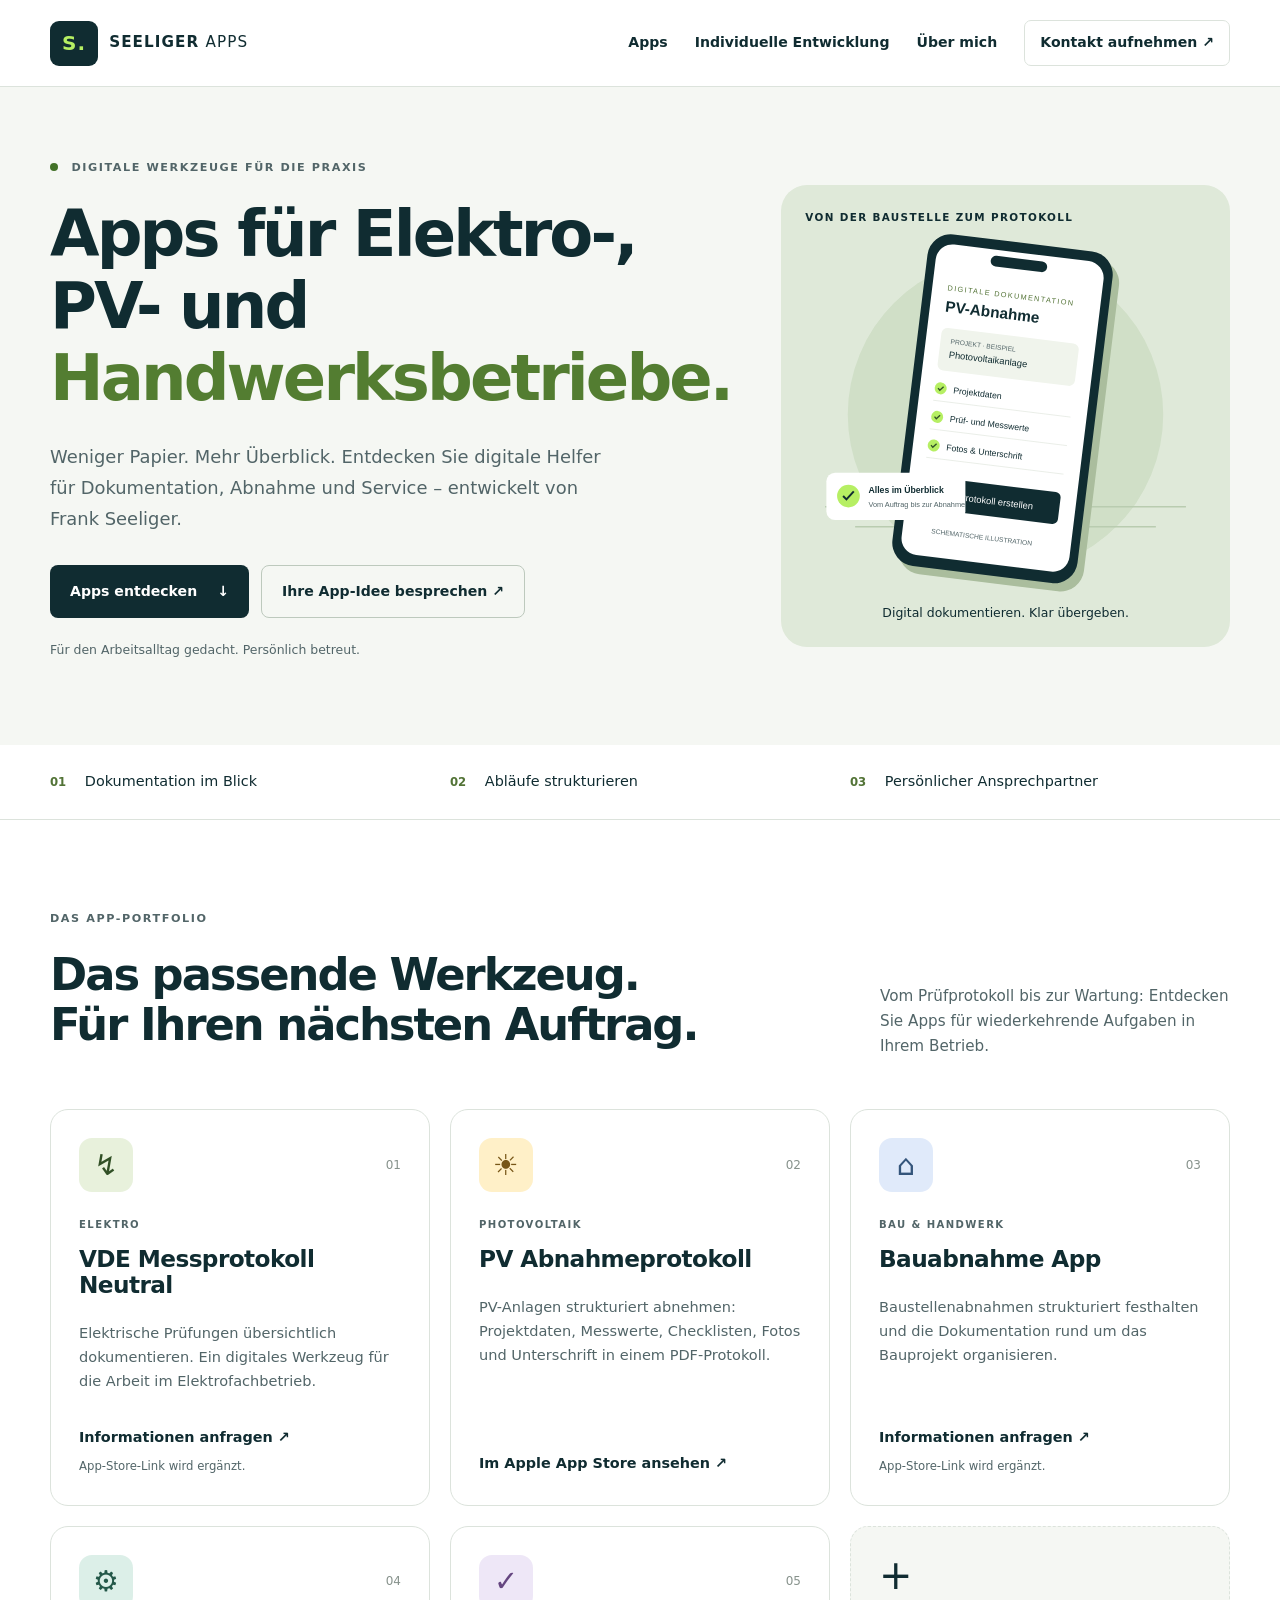
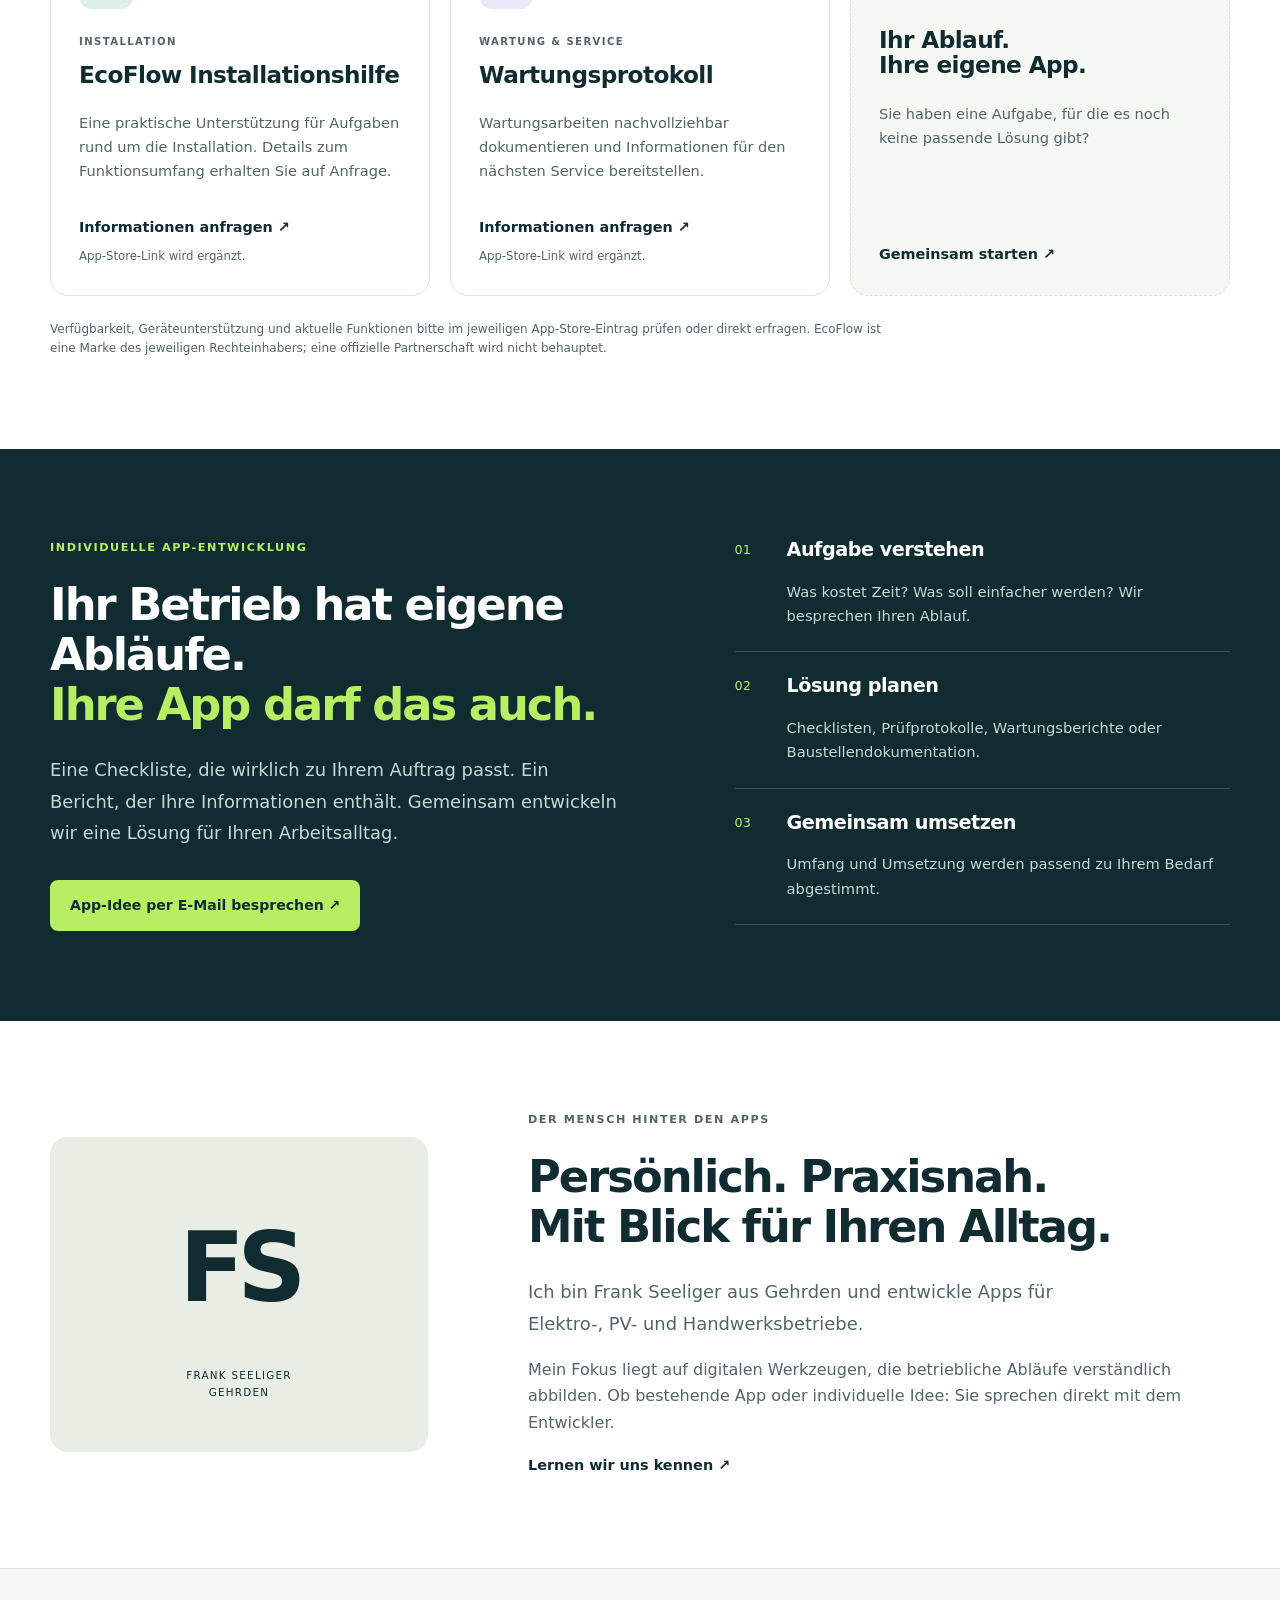
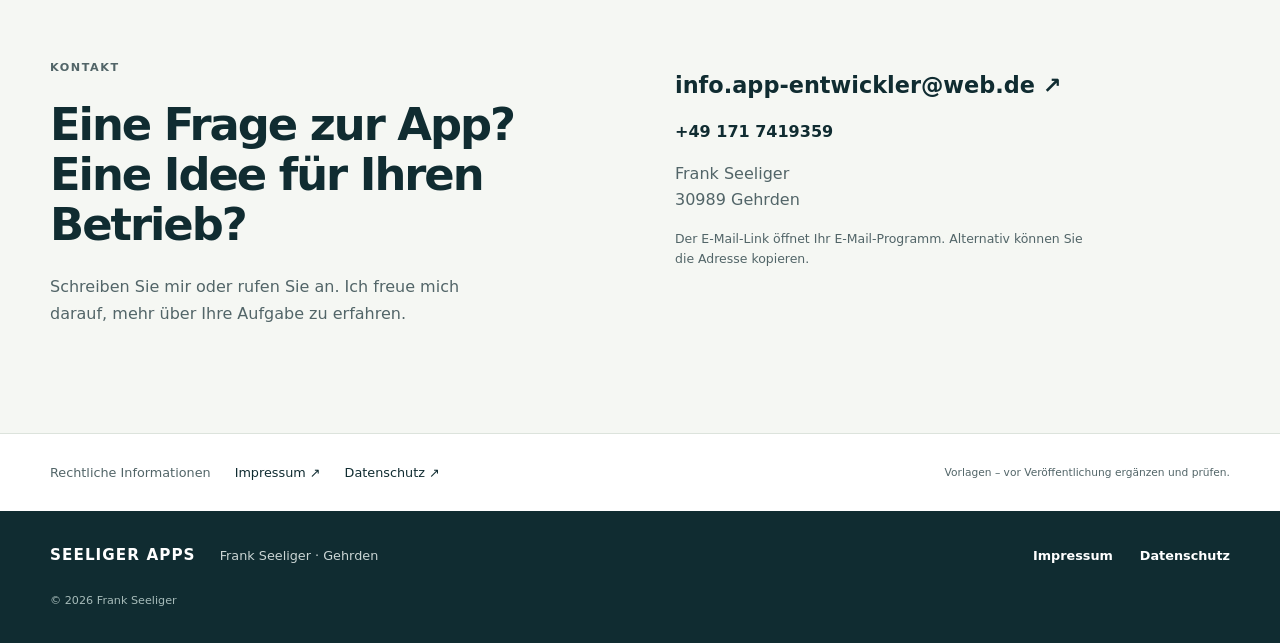
==== index.html @ 493bd8f4 "Add files via upload" ====
<!doctype html><html lang="de"><head><meta charset="utf-8"><meta name="viewport" content="width=device-width, initial-scale=1"><meta name="theme-color" content="#102c31"><meta name="description" content="Apps von Frank Seeliger für Elektro-, PV- und Handwerksbetriebe. Digitale Dokumentation und individuelle App-Entwicklung."><title>Seeliger Apps · Digitale Werkzeuge fürs Handwerk</title><link rel="icon" href="assets/favicon.svg" type="image/svg+xml"><link rel="stylesheet" href="styles.css"><script src="script.js" defer></script></head><body><a class="skip" href="#main">Zum Inhalt</a><header class="header"><div class="container nav"><a class="brand" href="index.html" aria-label="Seeliger Apps Startseite"><span class="brand-icon">S.</span><span>SEELIGER <b>APPS</b></span></a><button class="menu-toggle" aria-expanded="false" aria-controls="navigation" hidden>Menü <span aria-hidden="true">☰</span></button><nav id="navigation" aria-label="Hauptnavigation"><a href="index.html#apps">Apps</a><a href="index.html#entwicklung">Individuelle Entwicklung</a><a href="index.html#ueber">Über mich</a><a class="nav-contact" href="index.html#kontakt">Kontakt aufnehmen ↗</a></nav></div></header><main id="main"><section class="hero"><div class="container hero-grid"><div><p class="eyebrow"><span class="dot"></span> DIGITALE WERKZEUGE FÜR DIE PRAXIS</p><h1>Apps für Elektro-, PV- und <span>Handwerksbetriebe.</span></h1><p class="lead">Weniger Papier. Mehr Überblick. Entdecken Sie digitale Helfer für Dokumentation, Abnahme und Service – entwickelt von Frank Seeliger.</p><div class="actions"><a class="button" href="#apps">Apps entdecken <span>↓</span></a><a class="button secondary" href="#entwicklung">Ihre App-Idee besprechen ↗</a></div><p class="hero-note">Für den Arbeitsalltag gedacht. Persönlich betreut.</p></div><div class="hero-art"><div class="art-label">VON DER BAUSTELLE ZUM PROTOKOLL</div><img src="assets/images/protokoll-illustration.svg" width="600" height="600" alt="Schematische Illustration eines digitalen PV-Protokolls; keine echte App-Ansicht"><p class="art-caption">Digital dokumentieren. Klar übergeben.</p></div></div></section><div class="benefits"><div class="container benefit-grid"><span><b>01</b> Dokumentation im Blick</span><span><b>02</b> Abläufe strukturieren</span><span><b>03</b> Persönlicher Ansprechpartner</span></div></div><section id="apps" class="section container"><div class="section-heading"><div><p class="eyebrow">DAS APP-PORTFOLIO</p><h2>Das passende Werkzeug.<br>Für Ihren nächsten Auftrag.</h2></div><p>Vom Prüfprotokoll bis zur Wartung: Entdecken Sie Apps für wiederkehrende Aufgaben in Ihrem Betrieb.</p></div><div class="app-grid"><article class="app-card"><div class="card-top"><span class="app-icon vde" aria-hidden="true">↯</span><span class="card-number">01</span></div><p class="eyebrow">ELEKTRO</p><h3>VDE Messprotokoll Neutral</h3><p>Elektrische Prüfungen übersichtlich dokumentieren. Ein digitales Werkzeug für die Arbeit im Elektrofachbetrieb.</p><div class="card-link"><a class="text-link" href="mailto:info.app-entwickler@web.de?subject=Anfrage%20zur%20App%20VDE%20Messprotokoll%20Neutral">Informationen anfragen ↗</a><small class="link-note">App-Store-Link wird ergänzt.</small></div></article><article class="app-card"><div class="card-top"><span class="app-icon pv" aria-hidden="true">☀</span><span class="card-number">02</span></div><p class="eyebrow">PHOTOVOLTAIK</p><h3>PV Abnahmeprotokoll</h3><p>PV-Anlagen strukturiert abnehmen: Projektdaten, Messwerte, Checklisten, Fotos und Unterschrift in einem PDF-Protokoll.</p><div class="card-link"><a class="text-link" href="https://apps.apple.com/app/id6802711254">Im Apple App Store ansehen ↗</a></div></article><article class="app-card"><div class="card-top"><span class="app-icon bau" aria-hidden="true">⌂</span><span class="card-number">03</span></div><p class="eyebrow">BAU & HANDWERK</p><h3>Bauabnahme App</h3><p>Baustellenabnahmen strukturiert festhalten und die Dokumentation rund um das Bauprojekt organisieren.</p><div class="card-link"><a class="text-link" href="mailto:info.app-entwickler@web.de?subject=Anfrage%20zur%20App%20Bauabnahme%20App">Informationen anfragen ↗</a><small class="link-note">App-Store-Link wird ergänzt.</small></div></article><article class="app-card"><div class="card-top"><span class="app-icon ecoflow" aria-hidden="true">⚙</span><span class="card-number">04</span></div><p class="eyebrow">INSTALLATION</p><h3>EcoFlow Installationshilfe</h3><p>Eine praktische Unterstützung für Aufgaben rund um die Installation. Details zum Funktionsumfang erhalten Sie auf Anfrage.</p><div class="card-link"><a class="text-link" href="mailto:info.app-entwickler@web.de?subject=Anfrage%20zur%20App%20EcoFlow%20Installationshilfe">Informationen anfragen ↗</a><small class="link-note">App-Store-Link wird ergänzt.</small></div></article><article class="app-card"><div class="card-top"><span class="app-icon wartung" aria-hidden="true">✓</span><span class="card-number">05</span></div><p class="eyebrow">WARTUNG & SERVICE</p><h3>Wartungsprotokoll</h3><p>Wartungsarbeiten nachvollziehbar dokumentieren und Informationen für den nächsten Service bereitstellen.</p><div class="card-link"><a class="text-link" href="mailto:info.app-entwickler@web.de?subject=Anfrage%20zur%20App%20Wartungsprotokoll">Informationen anfragen ↗</a><small class="link-note">App-Store-Link wird ergänzt.</small></div></article><article class="app-card idea-card"><span class="plus" aria-hidden="true">+</span><h3>Ihr Ablauf.<br>Ihre eigene App.</h3><p>Sie haben eine Aufgabe, für die es noch keine passende Lösung gibt?</p><a class="text-link" href="#entwicklung">Gemeinsam starten ↗</a></article></div><p class="portfolio-note">Verfügbarkeit, Geräteunterstützung und aktuelle Funktionen bitte im jeweiligen App-Store-Eintrag prüfen oder direkt erfragen. EcoFlow ist eine Marke des jeweiligen Rechteinhabers; eine offizielle Partnerschaft wird nicht behauptet.</p></section><section class="development section" id="entwicklung"><div class="container development-grid"><div><p class="eyebrow">INDIVIDUELLE APP-ENTWICKLUNG</p><h2>Ihr Betrieb hat eigene Abläufe.<br><span>Ihre App darf das auch.</span></h2><p class="lead">Eine Checkliste, die wirklich zu Ihrem Auftrag passt. Ein Bericht, der Ihre Informationen enthält. Gemeinsam entwickeln wir eine Lösung für Ihren Arbeitsalltag.</p><a class="button light" href="mailto:info.app-entwickler@web.de?subject=Individuelle%20App-Entwicklung">App-Idee per E-Mail besprechen ↗</a></div><div class="process"><div><span>01</span><h3>Aufgabe verstehen</h3><p>Was kostet Zeit? Was soll einfacher werden? Wir besprechen Ihren Ablauf.</p></div><div><span>02</span><h3>Lösung planen</h3><p>Checklisten, Prüfprotokolle, Wartungsberichte oder Baustellendokumentation.</p></div><div><span>03</span><h3>Gemeinsam umsetzen</h3><p>Umfang und Umsetzung werden passend zu Ihrem Bedarf abgestimmt.</p></div></div></div></section><section id="ueber" class="section container about-grid"><div class="about-mark" aria-hidden="true"><span>FS</span><small>FRANK SEELIGER<br>GEHRDEN</small></div><div><p class="eyebrow">DER MENSCH HINTER DEN APPS</p><h2>Persönlich. Praxisnah.<br>Mit Blick für Ihren Alltag.</h2><p class="lead">Ich bin Frank Seeliger aus Gehrden und entwickle Apps für Elektro-, PV- und Handwerksbetriebe.</p><p>Mein Fokus liegt auf digitalen Werkzeugen, die betriebliche Abläufe verständlich abbilden. Ob bestehende App oder individuelle Idee: Sie sprechen direkt mit dem Entwickler.</p><a class="text-link" href="#kontakt">Lernen wir uns kennen ↗</a></div></section><section id="kontakt" class="contact section"><div class="container contact-grid"><div><p class="eyebrow">KONTAKT</p><h2>Eine Frage zur App?<br>Eine Idee für Ihren Betrieb?</h2><p>Schreiben Sie mir oder rufen Sie an. Ich freue mich darauf, mehr über Ihre Aufgabe zu erfahren.</p></div><address><a class="contact-email" href="mailto:info.app-entwickler@web.de">info.app-entwickler@web.de ↗</a><a href="tel:+491717419359">+49 171 7419359</a><p>Frank Seeliger<br>30989 Gehrden</p><small>Der E-Mail-Link öffnet Ihr E-Mail-Programm. Alternativ können Sie die Adresse kopieren.</small></address></div></section><section class="legal-strip container" aria-label="Rechtliche Hinweise"><p>Rechtliche Informationen</p><a href="impressum.html">Impressum ↗</a><a href="datenschutz.html">Datenschutz ↗</a><small>Vorlagen – vor Veröffentlichung ergänzen und prüfen.</small></section></main><footer><div class="container footer"><a class="brand" href="index.html">SEELIGER APPS</a><p>Frank Seeliger · Gehrden</p><nav aria-label="Rechtliche Informationen"><a href="impressum.html">Impressum</a><a href="datenschutz.html">Datenschutz</a></nav><small>© <span data-year>2026</span> Frank Seeliger</small></div></footer></body></html>
---- styles.css ----
/* Farben und Abstände können hier zentral geändert werden. */
:root{--ink:#102c31;--muted:#526568;--accent:#b6ef63;--paper:#f5f7f3;--line:#dce3dc;--radius:18px}*{box-sizing:border-box}html{scroll-behavior:smooth;scroll-padding-top:100px}body{margin:0;color:var(--ink);font-family:system-ui,-apple-system,BlinkMacSystemFont,"Segoe UI",sans-serif;line-height:1.65;background:#fff}a{color:inherit;text-decoration:none}a:hover{text-decoration:underline;text-underline-offset:5px}button{font:inherit}img{max-width:100%;height:auto}h1,h2,h3,p{margin-top:0}h1,h2,h3{line-height:1.12;letter-spacing:-.045em}h1{font-size:clamp(2.65rem,5vw,4.6rem);margin-bottom:26px}h2{font-size:clamp(2rem,3.5vw,3rem);margin-bottom:24px}h3{font-size:1.45rem;letter-spacing:-.025em}p{color:var(--muted)}.container{width:min(1180px,calc(100% - 48px));margin:auto}.header{position:sticky;top:0;background:rgba(255,255,255,.97);z-index:10;border-bottom:1px solid var(--line)}.nav{display:flex;align-items:center;justify-content:space-between;min-height:86px;gap:24px}.brand{display:flex;align-items:center;gap:11px;font-size:.95rem;letter-spacing:.07em;font-weight:800}.brand b{font-weight:450}.brand-icon{background:var(--ink);color:var(--accent);padding:6px 12px;border-radius:9px;font-size:1.25rem}nav{display:flex;gap:27px;align-items:center;font-size:.88rem;font-weight:600}.nav-contact{border:1px solid var(--line);padding:10px 15px;border-radius:7px}.hero{background:var(--paper);padding:72px 0}.hero-grid{display:grid;grid-template-columns:1.2fr 1fr;gap:50px;align-items:center}.eyebrow{font-size:.7rem;font-weight:750;letter-spacing:.14em;color:var(--muted);margin-bottom:22px}.dot{display:inline-block;width:8px;height:8px;background:#427127;border-radius:50%;margin-right:8px}h1 span{color:#537d31}.lead{font-size:1.12rem;line-height:1.75;max-width:570px}.actions{display:flex;gap:12px;flex-wrap:wrap;margin:30px 0 22px}.button{display:inline-flex;align-items:center;justify-content:center;gap:20px;padding:14px 20px;border-radius:8px;background:var(--ink);color:white;font-weight:650;font-size:.88rem}.button:hover{background:#244b51;text-decoration:none}.secondary{background:transparent;color:var(--ink);border:1px solid #bdc9bd}.secondary:hover{background:#e7eddf}.hero-note,.art-caption{font-size:.78rem}.hero-art{position:relative;background:#dfe9d9;border-radius:26px;padding:24px;overflow:hidden}.art-label{font-size:.65rem;letter-spacing:.13em;font-weight:700}.hero-art img{display:block;margin:-12px auto;max-height:430px}.art-caption{text-align:center;margin:0;color:var(--ink)}.benefits{border-bottom:1px solid var(--line)}.benefit-grid{display:grid;grid-template-columns:repeat(3,1fr);padding:25px 0;gap:20px;font-size:.9rem}.benefit-grid b{color:#527336;font-size:.73rem;margin-right:14px}.section{padding-top:90px;padding-bottom:90px}.section-heading{display:flex;justify-content:space-between;align-items:end;gap:50px;margin-bottom:35px}.section-heading>p{max-width:350px;font-size:.95rem}.app-grid{display:grid;grid-template-columns:repeat(3,1fr);gap:20px}.app-card{border:1px solid var(--line);padding:28px;border-radius:var(--radius);display:flex;flex-direction:column;min-width:0}.card-top{display:flex;justify-content:space-between;align-items:center;margin-bottom:25px}.card-number{color:#87928c;font-size:.75rem}.app-icon{display:grid;place-items:center;width:54px;height:54px;background:#e8f1dc;border-radius:13px;font-size:1.8rem;color:#315026}.pv{background:#fff0c8;color:#775617}.bau{background:#e0eafa;color:#34557b}.ecoflow{background:#dcefe8;color:#245849}.wartung{background:#eee7f7;color:#654680}.app-card .eyebrow{font-size:.63rem;margin-bottom:12px}.app-card>p:not(.eyebrow){font-size:.91rem}.card-link{margin-top:auto;padding-top:16px}.text-link{font-size:.9rem;font-weight:700}.link-note{display:block;color:var(--muted);margin-top:7px;font-size:.73rem}.idea-card{background:var(--paper);border-style:dashed}.plus{font-size:2.5rem;line-height:1;margin-bottom:32px;font-weight:300}.idea-card .text-link{margin-top:auto}.portfolio-note{font-size:.75rem;max-width:850px;margin:24px 0 0}.development{background:var(--ink);color:#fff}.development-grid{display:grid;grid-template-columns:1.2fr 1fr;gap:90px}.development p{color:#c6d7d6}.development .eyebrow,.development h2 span{color:var(--accent)}.light{background:var(--accent);color:var(--ink);margin-top:14px}.light:hover{background:#c9fa8a}.process>div{position:relative;padding:0 0 23px 52px;border-bottom:1px solid #355358;margin-bottom:23px}.process>div:last-child{margin-bottom:0}.process span{position:absolute;left:0;color:var(--accent);font-size:.8rem}.process h3{font-size:1.2rem}.process p{font-size:.92rem;margin-bottom:0}.about-grid{display:grid;grid-template-columns:.7fr 1.3fr;gap:100px;align-items:center}.about-mark{min-height:315px;background:#e9eee4;border-radius:var(--radius);display:flex;flex-direction:column;justify-content:center;align-items:center;gap:20px}.about-mark>span{font-size:6rem;font-weight:700;letter-spacing:-.08em}.about-mark small{text-align:center;letter-spacing:.12em;font-size:.65rem}.contact{background:var(--paper);border-top:1px solid var(--line);border-bottom:1px solid var(--line)}.contact-grid{display:grid;grid-template-columns:1fr 1fr;gap:70px}.contact-grid>div>p:last-child{max-width:440px}address{font-style:normal;display:flex;flex-direction:column;align-items:start;gap:15px;padding-top:8px;min-width:0}address>a{font-weight:650}.contact-email{font-size:clamp(1rem,2vw,1.4rem);overflow-wrap:anywhere}address p{margin:0}address small{max-width:420px;color:var(--muted);font-size:.78rem}.legal-strip{display:flex;gap:24px;align-items:center;padding-top:28px;padding-bottom:28px;flex-wrap:wrap;font-size:.8rem}.legal-strip p{margin:0}.legal-strip small{margin-left:auto;color:var(--muted)}footer{background:var(--ink);color:white}.footer{padding-top:32px;padding-bottom:32px;display:flex;align-items:center;gap:24px;flex-wrap:wrap}.footer p{margin:0;color:#cad5d4;font-size:.8rem}.footer nav{margin-left:auto;font-size:.8rem}.footer small{width:100%;color:#a7bcba;font-size:.7rem}.skip{position:fixed;top:-100px;left:15px;background:var(--ink);color:#fff;padding:10px;z-index:100}.skip:focus{top:12px}:focus-visible{outline:3px solid #5b882e;outline-offset:5px}.menu-toggle{background:white;border:1px solid var(--line);border-radius:7px;padding:9px 12px;cursor:pointer}.legal-page{max-width:820px;min-height:65vh}.legal-page h2{font-size:1.4rem;letter-spacing:-.02em;margin-top:32px}.legal-page h1{font-size:2.8rem}.legal-page a{text-decoration:underline;overflow-wrap:anywhere}.notice{background:#fff3d6;border-left:4px solid #986e1f;padding:18px 22px;color:#604510}.legal-page li{color:var(--muted)}
@media(max-width:1000px){nav{gap:15px}.hero-grid{gap:28px}.development-grid{gap:45px}.about-grid{gap:50px}.app-card{padding:23px}.contact-grid{gap:35px}}
@media(max-width:760px){html{scroll-padding-top:90px}.container{width:calc(100% - 36px)}.nav{min-height:75px;flex-wrap:wrap;gap:10px;padding:14px 0}.menu-toggle:not([hidden]){display:block}.header nav{width:100%;flex-wrap:wrap;padding:12px 0}.header nav[data-collapsible][hidden]{display:none}.header nav a{padding:8px 0}.header nav .nav-contact{padding:8px 12px}.hero{padding:45px 0}.hero-grid,.development-grid,.about-grid,.contact-grid{grid-template-columns:1fr}.hero-art{max-width:520px;width:100%;margin:auto}.hero-art img{max-height:340px}.benefit-grid{grid-template-columns:1fr;gap:12px}.section{padding-top:60px;padding-bottom:60px}.section-heading{display:block}.section-heading>p{max-width:100%}.app-grid{grid-template-columns:repeat(2,1fr)}.about-mark{min-height:230px;max-width:450px}.legal-strip small{margin-left:0;width:100%}.footer nav{margin-left:0}.footer{gap:15px}.footer p{width:100%}}
@media(max-width:480px){.app-grid{grid-template-columns:1fr}.app-card{padding:26px}.actions{flex-direction:column;align-items:stretch}.hero-art{padding:18px}h1{font-size:2.65rem}.header nav{flex-direction:column;align-items:stretch}.brand{font-size:.8rem}.contact-email{font-size:1.03rem}}
@media(prefers-reduced-motion:reduce){html{scroll-behavior:auto}}
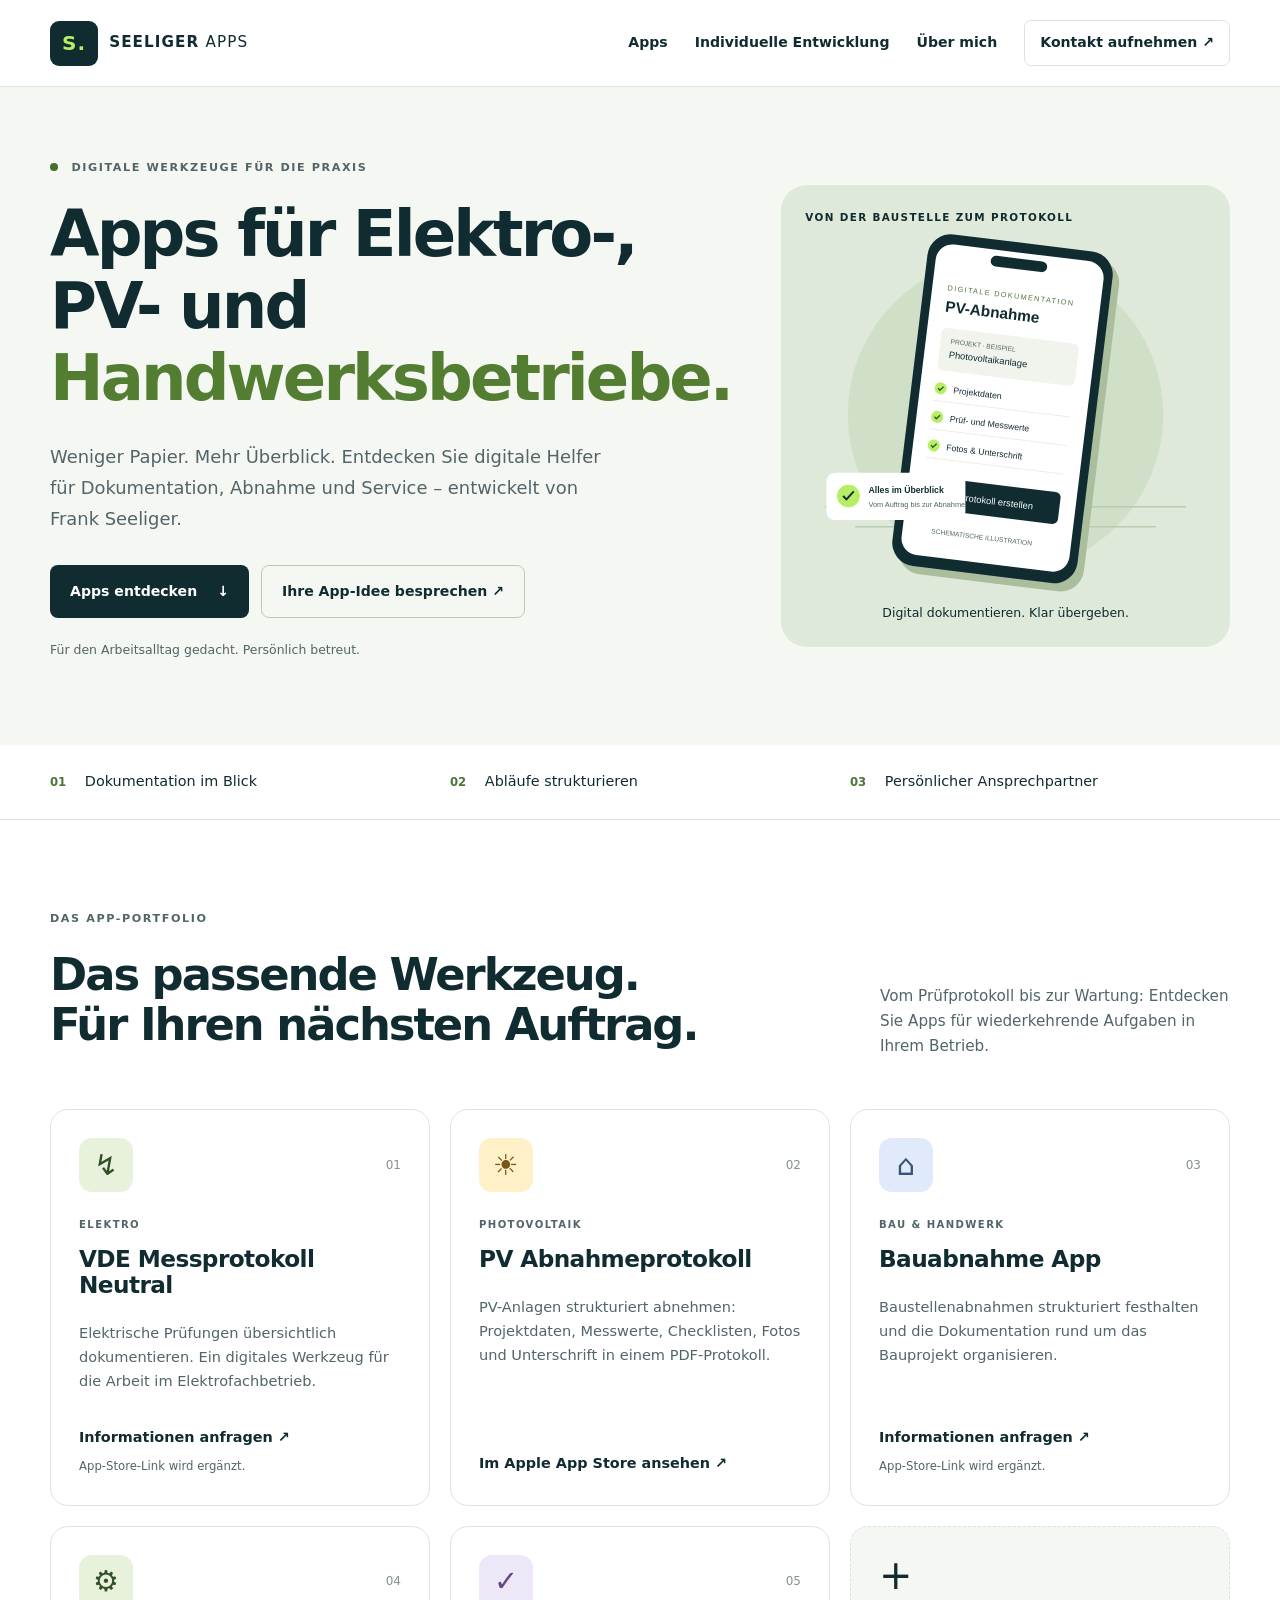
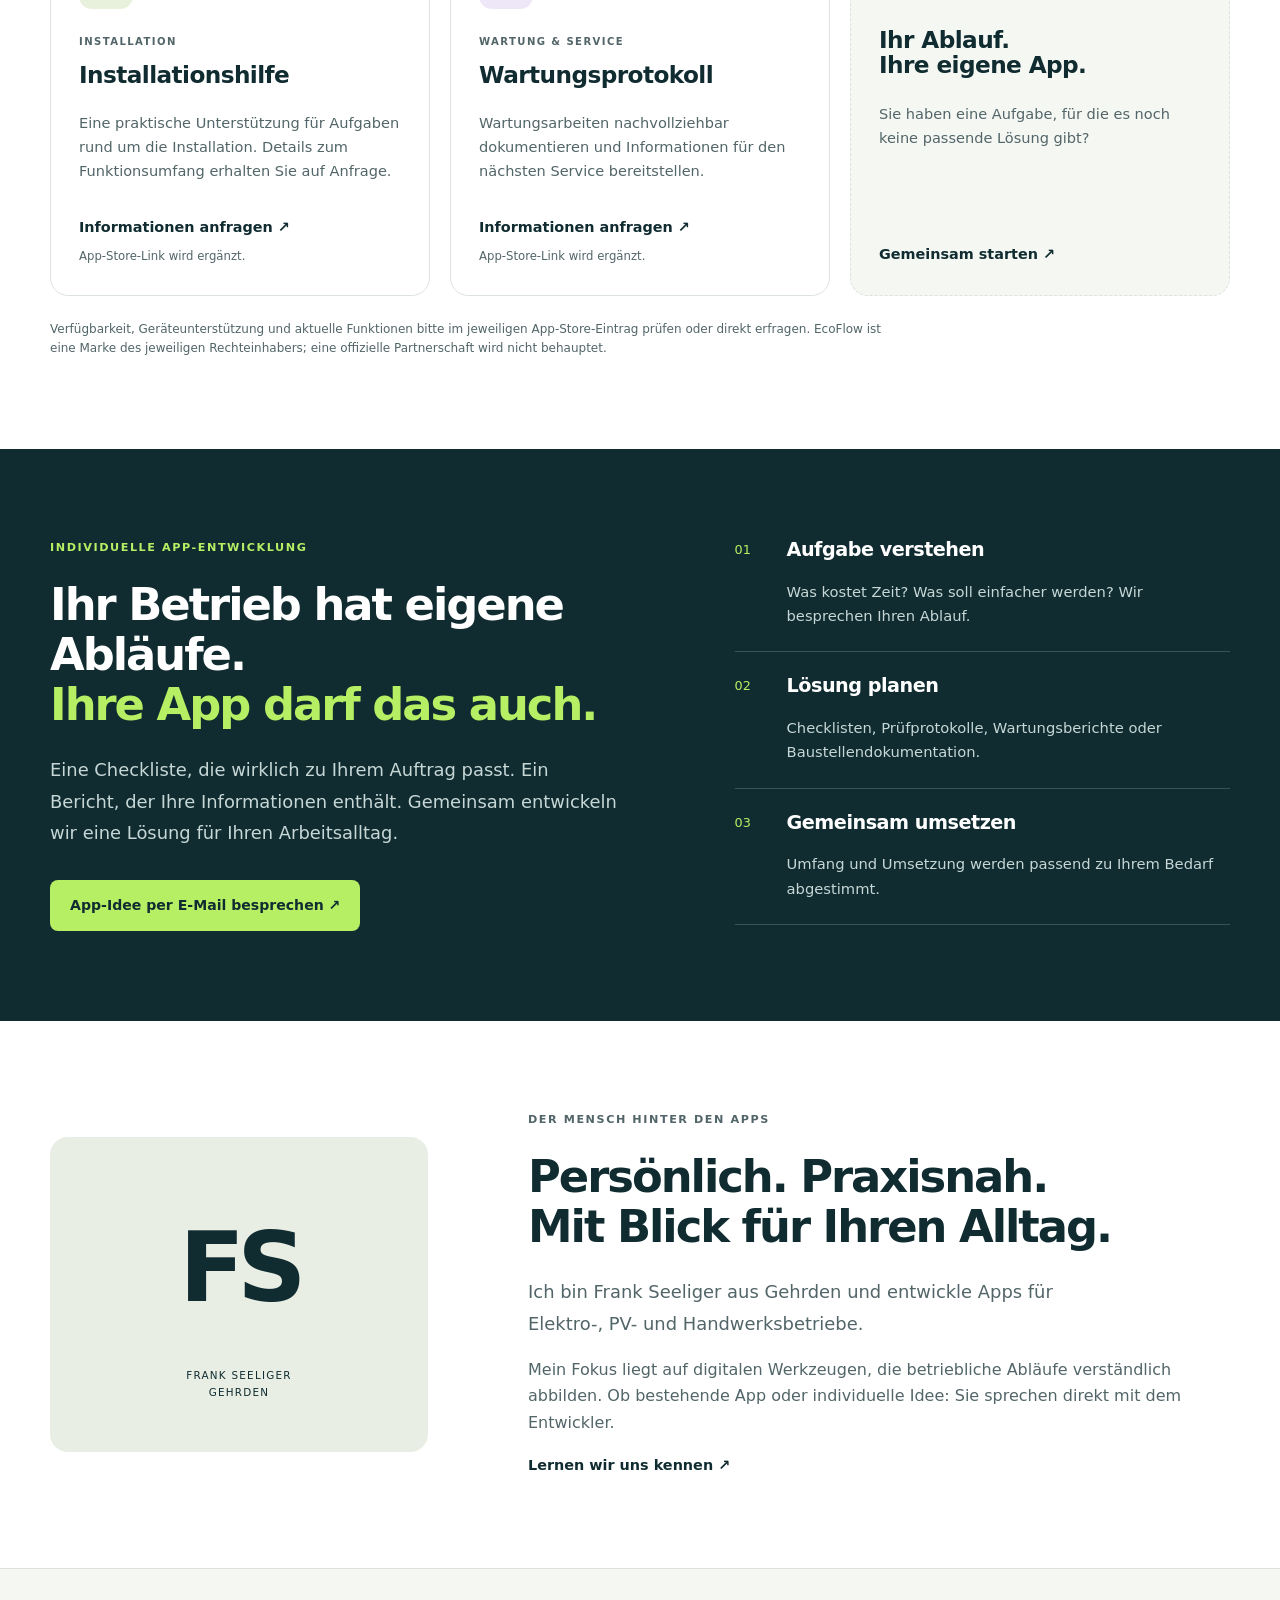
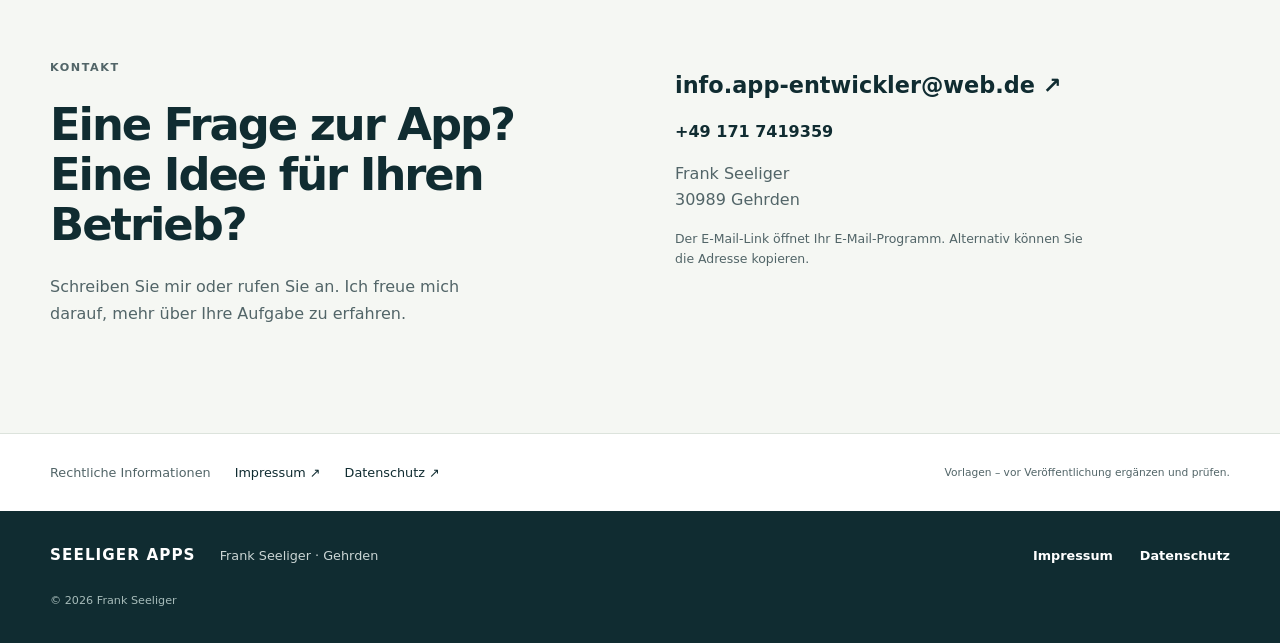
==== commit f9fc472f: "Update index.html" ====
--- a/index.html
+++ b/index.html
@@ -1 +1 @@
-<!doctype html><html lang="de"><head><meta charset="utf-8"><meta name="viewport" content="width=device-width, initial-scale=1"><meta name="theme-color" content="#102c31"><meta name="description" content="Apps von Frank Seeliger für Elektro-, PV- und Handwerksbetriebe. Digitale Dokumentation und individuelle App-Entwicklung."><title>Seeliger Apps · Digitale Werkzeuge fürs Handwerk</title><link rel="icon" href="assets/favicon.svg" type="image/svg+xml"><link rel="stylesheet" href="styles.css"><script src="script.js" defer></script></head><body><a class="skip" href="#main">Zum Inhalt</a><header class="header"><div class="container nav"><a class="brand" href="index.html" aria-label="Seeliger Apps Startseite"><span class="brand-icon">S.</span><span>SEELIGER <b>APPS</b></span></a><button class="menu-toggle" aria-expanded="false" aria-controls="navigation" hidden>Menü <span aria-hidden="true">☰</span></button><nav id="navigation" aria-label="Hauptnavigation"><a href="index.html#apps">Apps</a><a href="index.html#entwicklung">Individuelle Entwicklung</a><a href="index.html#ueber">Über mich</a><a class="nav-contact" href="index.html#kontakt">Kontakt aufnehmen ↗</a></nav></div></header><main id="main"><section class="hero"><div class="container hero-grid"><div><p class="eyebrow"><span class="dot"></span> DIGITALE WERKZEUGE FÜR DIE PRAXIS</p><h1>Apps für Elektro-, PV- und <span>Handwerksbetriebe.</span></h1><p class="lead">Weniger Papier. Mehr Überblick. Entdecken Sie digitale Helfer für Dokumentation, Abnahme und Service – entwickelt von Frank Seeliger.</p><div class="actions"><a class="button" href="#apps">Apps entdecken <span>↓</span></a><a class="button secondary" href="#entwicklung">Ihre App-Idee besprechen ↗</a></div><p class="hero-note">Für den Arbeitsalltag gedacht. Persönlich betreut.</p></div><div class="hero-art"><div class="art-label">VON DER BAUSTELLE ZUM PROTOKOLL</div><img src="assets/images/protokoll-illustration.svg" width="600" height="600" alt="Schematische Illustration eines digitalen PV-Protokolls; keine echte App-Ansicht"><p class="art-caption">Digital dokumentieren. Klar übergeben.</p></div></div></section><div class="benefits"><div class="container benefit-grid"><span><b>01</b> Dokumentation im Blick</span><span><b>02</b> Abläufe strukturieren</span><span><b>03</b> Persönlicher Ansprechpartner</span></div></div><section id="apps" class="section container"><div class="section-heading"><div><p class="eyebrow">DAS APP-PORTFOLIO</p><h2>Das passende Werkzeug.<br>Für Ihren nächsten Auftrag.</h2></div><p>Vom Prüfprotokoll bis zur Wartung: Entdecken Sie Apps für wiederkehrende Aufgaben in Ihrem Betrieb.</p></div><div class="app-grid"><article class="app-card"><div class="card-top"><span class="app-icon vde" aria-hidden="true">↯</span><span class="card-number">01</span></div><p class="eyebrow">ELEKTRO</p><h3>VDE Messprotokoll Neutral</h3><p>Elektrische Prüfungen übersichtlich dokumentieren. Ein digitales Werkzeug für die Arbeit im Elektrofachbetrieb.</p><div class="card-link"><a class="text-link" href="mailto:info.app-entwickler@web.de?subject=Anfrage%20zur%20App%20VDE%20Messprotokoll%20Neutral">Informationen anfragen ↗</a><small class="link-note">App-Store-Link wird ergänzt.</small></div></article><article class="app-card"><div class="card-top"><span class="app-icon pv" aria-hidden="true">☀</span><span class="card-number">02</span></div><p class="eyebrow">PHOTOVOLTAIK</p><h3>PV Abnahmeprotokoll</h3><p>PV-Anlagen strukturiert abnehmen: Projektdaten, Messwerte, Checklisten, Fotos und Unterschrift in einem PDF-Protokoll.</p><div class="card-link"><a class="text-link" href="https://apps.apple.com/app/id6802711254">Im Apple App Store ansehen ↗</a></div></article><article class="app-card"><div class="card-top"><span class="app-icon bau" aria-hidden="true">⌂</span><span class="card-number">03</span></div><p class="eyebrow">BAU & HANDWERK</p><h3>Bauabnahme App</h3><p>Baustellenabnahmen strukturiert festhalten und die Dokumentation rund um das Bauprojekt organisieren.</p><div class="card-link"><a class="text-link" href="mailto:info.app-entwickler@web.de?subject=Anfrage%20zur%20App%20Bauabnahme%20App">Informationen anfragen ↗</a><small class="link-note">App-Store-Link wird ergänzt.</small></div></article><article class="app-card"><div class="card-top"><span class="app-icon ecoflow" aria-hidden="true">⚙</span><span class="card-number">04</span></div><p class="eyebrow">INSTALLATION</p><h3>EcoFlow Installationshilfe</h3><p>Eine praktische Unterstützung für Aufgaben rund um die Installation. Details zum Funktionsumfang erhalten Sie auf Anfrage.</p><div class="card-link"><a class="text-link" href="mailto:info.app-entwickler@web.de?subject=Anfrage%20zur%20App%20EcoFlow%20Installationshilfe">Informationen anfragen ↗</a><small class="link-note">App-Store-Link wird ergänzt.</small></div></article><article class="app-card"><div class="card-top"><span class="app-icon wartung" aria-hidden="true">✓</span><span class="card-number">05</span></div><p class="eyebrow">WARTUNG & SERVICE</p><h3>Wartungsprotokoll</h3><p>Wartungsarbeiten nachvollziehbar dokumentieren und Informationen für den nächsten Service bereitstellen.</p><div class="card-link"><a class="text-link" href="mailto:info.app-entwickler@web.de?subject=Anfrage%20zur%20App%20Wartungsprotokoll">Informationen anfragen ↗</a><small class="link-note">App-Store-Link wird ergänzt.</small></div></article><article class="app-card idea-card"><span class="plus" aria-hidden="true">+</span><h3>Ihr Ablauf.<br>Ihre eigene App.</h3><p>Sie haben eine Aufgabe, für die es noch keine passende Lösung gibt?</p><a class="text-link" href="#entwicklung">Gemeinsam starten ↗</a></article></div><p class="portfolio-note">Verfügbarkeit, Geräteunterstützung und aktuelle Funktionen bitte im jeweiligen App-Store-Eintrag prüfen oder direkt erfragen. EcoFlow ist eine Marke des jeweiligen Rechteinhabers; eine offizielle Partnerschaft wird nicht behauptet.</p></section><section class="development section" id="entwicklung"><div class="container development-grid"><div><p class="eyebrow">INDIVIDUELLE APP-ENTWICKLUNG</p><h2>Ihr Betrieb hat eigene Abläufe.<br><span>Ihre App darf das auch.</span></h2><p class="lead">Eine Checkliste, die wirklich zu Ihrem Auftrag passt. Ein Bericht, der Ihre Informationen enthält. Gemeinsam entwickeln wir eine Lösung für Ihren Arbeitsalltag.</p><a class="button light" href="mailto:info.app-entwickler@web.de?subject=Individuelle%20App-Entwicklung">App-Idee per E-Mail besprechen ↗</a></div><div class="process"><div><span>01</span><h3>Aufgabe verstehen</h3><p>Was kostet Zeit? Was soll einfacher werden? Wir besprechen Ihren Ablauf.</p></div><div><span>02</span><h3>Lösung planen</h3><p>Checklisten, Prüfprotokolle, Wartungsberichte oder Baustellendokumentation.</p></div><div><span>03</span><h3>Gemeinsam umsetzen</h3><p>Umfang und Umsetzung werden passend zu Ihrem Bedarf abgestimmt.</p></div></div></div></section><section id="ueber" class="section container about-grid"><div class="about-mark" aria-hidden="true"><span>FS</span><small>FRANK SEELIGER<br>GEHRDEN</small></div><div><p class="eyebrow">DER MENSCH HINTER DEN APPS</p><h2>Persönlich. Praxisnah.<br>Mit Blick für Ihren Alltag.</h2><p class="lead">Ich bin Frank Seeliger aus Gehrden und entwickle Apps für Elektro-, PV- und Handwerksbetriebe.</p><p>Mein Fokus liegt auf digitalen Werkzeugen, die betriebliche Abläufe verständlich abbilden. Ob bestehende App oder individuelle Idee: Sie sprechen direkt mit dem Entwickler.</p><a class="text-link" href="#kontakt">Lernen wir uns kennen ↗</a></div></section><section id="kontakt" class="contact section"><div class="container contact-grid"><div><p class="eyebrow">KONTAKT</p><h2>Eine Frage zur App?<br>Eine Idee für Ihren Betrieb?</h2><p>Schreiben Sie mir oder rufen Sie an. Ich freue mich darauf, mehr über Ihre Aufgabe zu erfahren.</p></div><address><a class="contact-email" href="mailto:info.app-entwickler@web.de">info.app-entwickler@web.de ↗</a><a href="tel:+491717419359">+49 171 7419359</a><p>Frank Seeliger<br>30989 Gehrden</p><small>Der E-Mail-Link öffnet Ihr E-Mail-Programm. Alternativ können Sie die Adresse kopieren.</small></address></div></section><section class="legal-strip container" aria-label="Rechtliche Hinweise"><p>Rechtliche Informationen</p><a href="impressum.html">Impressum ↗</a><a href="datenschutz.html">Datenschutz ↗</a><small>Vorlagen – vor Veröffentlichung ergänzen und prüfen.</small></section></main><footer><div class="container footer"><a class="brand" href="index.html">SEELIGER APPS</a><p>Frank Seeliger · Gehrden</p><nav aria-label="Rechtliche Informationen"><a href="impressum.html">Impressum</a><a href="datenschutz.html">Datenschutz</a></nav><small>© <span data-year>2026</span> Frank Seeliger</small></div></footer></body></html>+<!doctype html><html lang="de"><head><meta charset="utf-8"><meta name="viewport" content="width=device-width, initial-scale=1"><meta name="theme-color" content="#102c31"><meta name="description" content="Apps von Frank Seeliger für Elektro-, PV- und Handwerksbetriebe. Digitale Dokumentation und individuelle App-Entwicklung."><title>Seeliger Apps · Digitale Werkzeuge fürs Handwerk</title><link rel="icon" href="assets/favicon.svg" type="image/svg+xml"><link rel="stylesheet" href="styles.css"><script src="script.js" defer></script></head><body><a class="skip" href="#main">Zum Inhalt</a><header class="header"><div class="container nav"><a class="brand" href="index.html" aria-label="Seeliger Apps Startseite"><span class="brand-icon">S.</span><span>SEELIGER <b>APPS</b></span></a><button class="menu-toggle" aria-expanded="false" aria-controls="navigation" hidden>Menü <span aria-hidden="true">☰</span></button><nav id="navigation" aria-label="Hauptnavigation"><a href="index.html#apps">Apps</a><a href="index.html#entwicklung">Individuelle Entwicklung</a><a href="index.html#ueber">Über mich</a><a class="nav-contact" href="index.html#kontakt">Kontakt aufnehmen ↗</a></nav></div></header><main id="main"><section class="hero"><div class="container hero-grid"><div><p class="eyebrow"><span class="dot"></span> DIGITALE WERKZEUGE FÜR DIE PRAXIS</p><h1>Apps für Elektro-, PV- und <span>Handwerksbetriebe.</span></h1><p class="lead">Weniger Papier. Mehr Überblick. Entdecken Sie digitale Helfer für Dokumentation, Abnahme und Service – entwickelt von Frank Seeliger.</p><div class="actions"><a class="button" href="#apps">Apps entdecken <span>↓</span></a><a class="button secondary" href="#entwicklung">Ihre App-Idee besprechen ↗</a></div><p class="hero-note">Für den Arbeitsalltag gedacht. Persönlich betreut.</p></div><div class="hero-art"><div class="art-label">VON DER BAUSTELLE ZUM PROTOKOLL</div><img src="assets/images/protokoll-illustration.svg" width="600" height="600" alt="Schematische Illustration eines digitalen PV-Protokolls; keine echte App-Ansicht"><p class="art-caption">Digital dokumentieren. Klar übergeben.</p></div></div></section><div class="benefits"><div class="container benefit-grid"><span><b>01</b> Dokumentation im Blick</span><span><b>02</b> Abläufe strukturieren</span><span><b>03</b> Persönlicher Ansprechpartner</span></div></div><section id="apps" class="section container"><div class="section-heading"><div><p class="eyebrow">DAS APP-PORTFOLIO</p><h2>Das passende Werkzeug.<br>Für Ihren nächsten Auftrag.</h2></div><p>Vom Prüfprotokoll bis zur Wartung: Entdecken Sie Apps für wiederkehrende Aufgaben in Ihrem Betrieb.</p></div><div class="app-grid"><article class="app-card"><div class="card-top"><span class="app-icon vde" aria-hidden="true">↯</span><span class="card-number">01</span></div><p class="eyebrow">ELEKTRO</p><h3>VDE Messprotokoll Neutral</h3><p>Elektrische Prüfungen übersichtlich dokumentieren. Ein digitales Werkzeug für die Arbeit im Elektrofachbetrieb.</p><div class="card-link"><a class="text-link" href="mailto:info.app-entwickler@web.de?subject=Anfrage%20zur%20App%20VDE%20Messprotokoll%20Neutral">Informationen anfragen ↗</a><small class="link-note">App-Store-Link wird ergänzt.</small></div></article><article class="app-card"><div class="card-top"><span class="app-icon pv" aria-hidden="true">☀</span><span class="card-number">02</span></div><p class="eyebrow">PHOTOVOLTAIK</p><h3>PV Abnahmeprotokoll</h3><p>PV-Anlagen strukturiert abnehmen: Projektdaten, Messwerte, Checklisten, Fotos und Unterschrift in einem PDF-Protokoll.</p><div class="card-link"><a class="text-link" href="https://apps.apple.com/app/id6802711254">Im Apple App Store ansehen ↗</a></div></article><article class="app-card"><div class="card-top"><span class="app-icon bau" aria-hidden="true">⌂</span><span class="card-number">03</span></div><p class="eyebrow">BAU & HANDWERK</p><h3>Bauabnahme App</h3><p>Baustellenabnahmen strukturiert festhalten und die Dokumentation rund um das Bauprojekt organisieren.</p><div class="card-link"><a class="text-link" href="mailto:info.app-entwickler@web.de?subject=Anfrage%20zur%20App%20Bauabnahme%20App">Informationen anfragen ↗</a><small class="link-note">App-Store-Link wird ergänzt.</small></div></article><article class="app-card"><div class="card-top"><span class="app-icon installationshilfe" aria-hidden="true">⚙</span><span class="card-number">04</span></div><p class="eyebrow">INSTALLATION</p><h3>Installationshilfe</h3><p>Eine praktische Unterstützung für Aufgaben rund um die Installation. Details zum Funktionsumfang erhalten Sie auf Anfrage.</p><div class="card-link"><a class="text-link" href="mailto:info.app-entwickler@web.de?subject=Anfrage%20zur%20App%20EcoFlow%20Installationshilfe">Informationen anfragen ↗</a><small class="link-note">App-Store-Link wird ergänzt.</small></div></article><article class="app-card"><div class="card-top"><span class="app-icon wartung" aria-hidden="true">✓</span><span class="card-number">05</span></div><p class="eyebrow">WARTUNG & SERVICE</p><h3>Wartungsprotokoll</h3><p>Wartungsarbeiten nachvollziehbar dokumentieren und Informationen für den nächsten Service bereitstellen.</p><div class="card-link"><a class="text-link" href="mailto:info.app-entwickler@web.de?subject=Anfrage%20zur%20App%20Wartungsprotokoll">Informationen anfragen ↗</a><small class="link-note">App-Store-Link wird ergänzt.</small></div></article><article class="app-card idea-card"><span class="plus" aria-hidden="true">+</span><h3>Ihr Ablauf.<br>Ihre eigene App.</h3><p>Sie haben eine Aufgabe, für die es noch keine passende Lösung gibt?</p><a class="text-link" href="#entwicklung">Gemeinsam starten ↗</a></article></div><p class="portfolio-note">Verfügbarkeit, Geräteunterstützung und aktuelle Funktionen bitte im jeweiligen App-Store-Eintrag prüfen oder direkt erfragen. EcoFlow ist eine Marke des jeweiligen Rechteinhabers; eine offizielle Partnerschaft wird nicht behauptet.</p></section><section class="development section" id="entwicklung"><div class="container development-grid"><div><p class="eyebrow">INDIVIDUELLE APP-ENTWICKLUNG</p><h2>Ihr Betrieb hat eigene Abläufe.<br><span>Ihre App darf das auch.</span></h2><p class="lead">Eine Checkliste, die wirklich zu Ihrem Auftrag passt. Ein Bericht, der Ihre Informationen enthält. Gemeinsam entwickeln wir eine Lösung für Ihren Arbeitsalltag.</p><a class="button light" href="mailto:info.app-entwickler@web.de?subject=Individuelle%20App-Entwicklung">App-Idee per E-Mail besprechen ↗</a></div><div class="process"><div><span>01</span><h3>Aufgabe verstehen</h3><p>Was kostet Zeit? Was soll einfacher werden? Wir besprechen Ihren Ablauf.</p></div><div><span>02</span><h3>Lösung planen</h3><p>Checklisten, Prüfprotokolle, Wartungsberichte oder Baustellendokumentation.</p></div><div><span>03</span><h3>Gemeinsam umsetzen</h3><p>Umfang und Umsetzung werden passend zu Ihrem Bedarf abgestimmt.</p></div></div></div></section><section id="ueber" class="section container about-grid"><div class="about-mark" aria-hidden="true"><span>FS</span><small>FRANK SEELIGER<br>GEHRDEN</small></div><div><p class="eyebrow">DER MENSCH HINTER DEN APPS</p><h2>Persönlich. Praxisnah.<br>Mit Blick für Ihren Alltag.</h2><p class="lead">Ich bin Frank Seeliger aus Gehrden und entwickle Apps für Elektro-, PV- und Handwerksbetriebe.</p><p>Mein Fokus liegt auf digitalen Werkzeugen, die betriebliche Abläufe verständlich abbilden. Ob bestehende App oder individuelle Idee: Sie sprechen direkt mit dem Entwickler.</p><a class="text-link" href="#kontakt">Lernen wir uns kennen ↗</a></div></section><section id="kontakt" class="contact section"><div class="container contact-grid"><div><p class="eyebrow">KONTAKT</p><h2>Eine Frage zur App?<br>Eine Idee für Ihren Betrieb?</h2><p>Schreiben Sie mir oder rufen Sie an. Ich freue mich darauf, mehr über Ihre Aufgabe zu erfahren.</p></div><address><a class="contact-email" href="mailto:info.app-entwickler@web.de">info.app-entwickler@web.de ↗</a><a href="tel:+491717419359">+49 171 7419359</a><p>Frank Seeliger<br>30989 Gehrden</p><small>Der E-Mail-Link öffnet Ihr E-Mail-Programm. Alternativ können Sie die Adresse kopieren.</small></address></div></section><section class="legal-strip container" aria-label="Rechtliche Hinweise"><p>Rechtliche Informationen</p><a href="impressum.html">Impressum ↗</a><a href="datenschutz.html">Datenschutz ↗</a><small>Vorlagen – vor Veröffentlichung ergänzen und prüfen.</small></section></main><footer><div class="container footer"><a class="brand" href="index.html">SEELIGER APPS</a><p>Frank Seeliger · Gehrden</p><nav aria-label="Rechtliche Informationen"><a href="impressum.html">Impressum</a><a href="datenschutz.html">Datenschutz</a></nav><small>© <span data-year>2026</span> Frank Seeliger</small></div></footer></body></html>
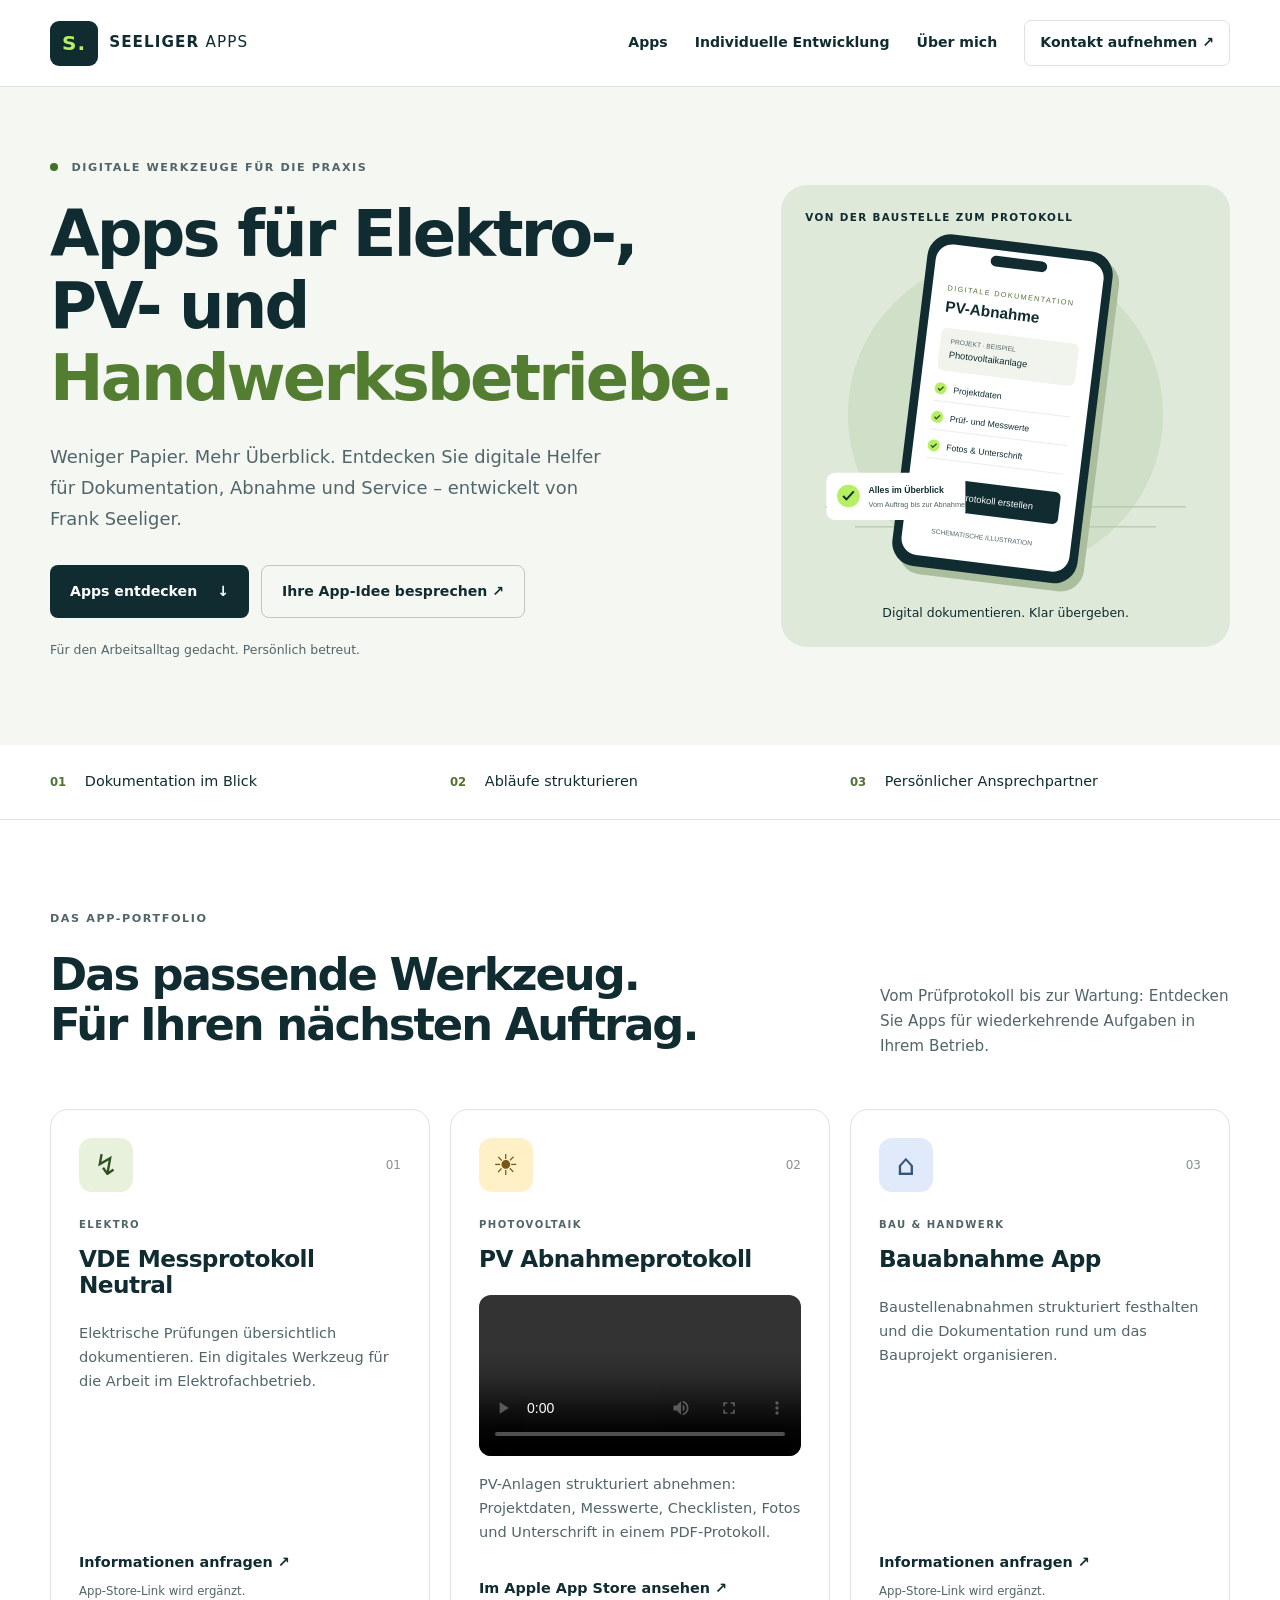
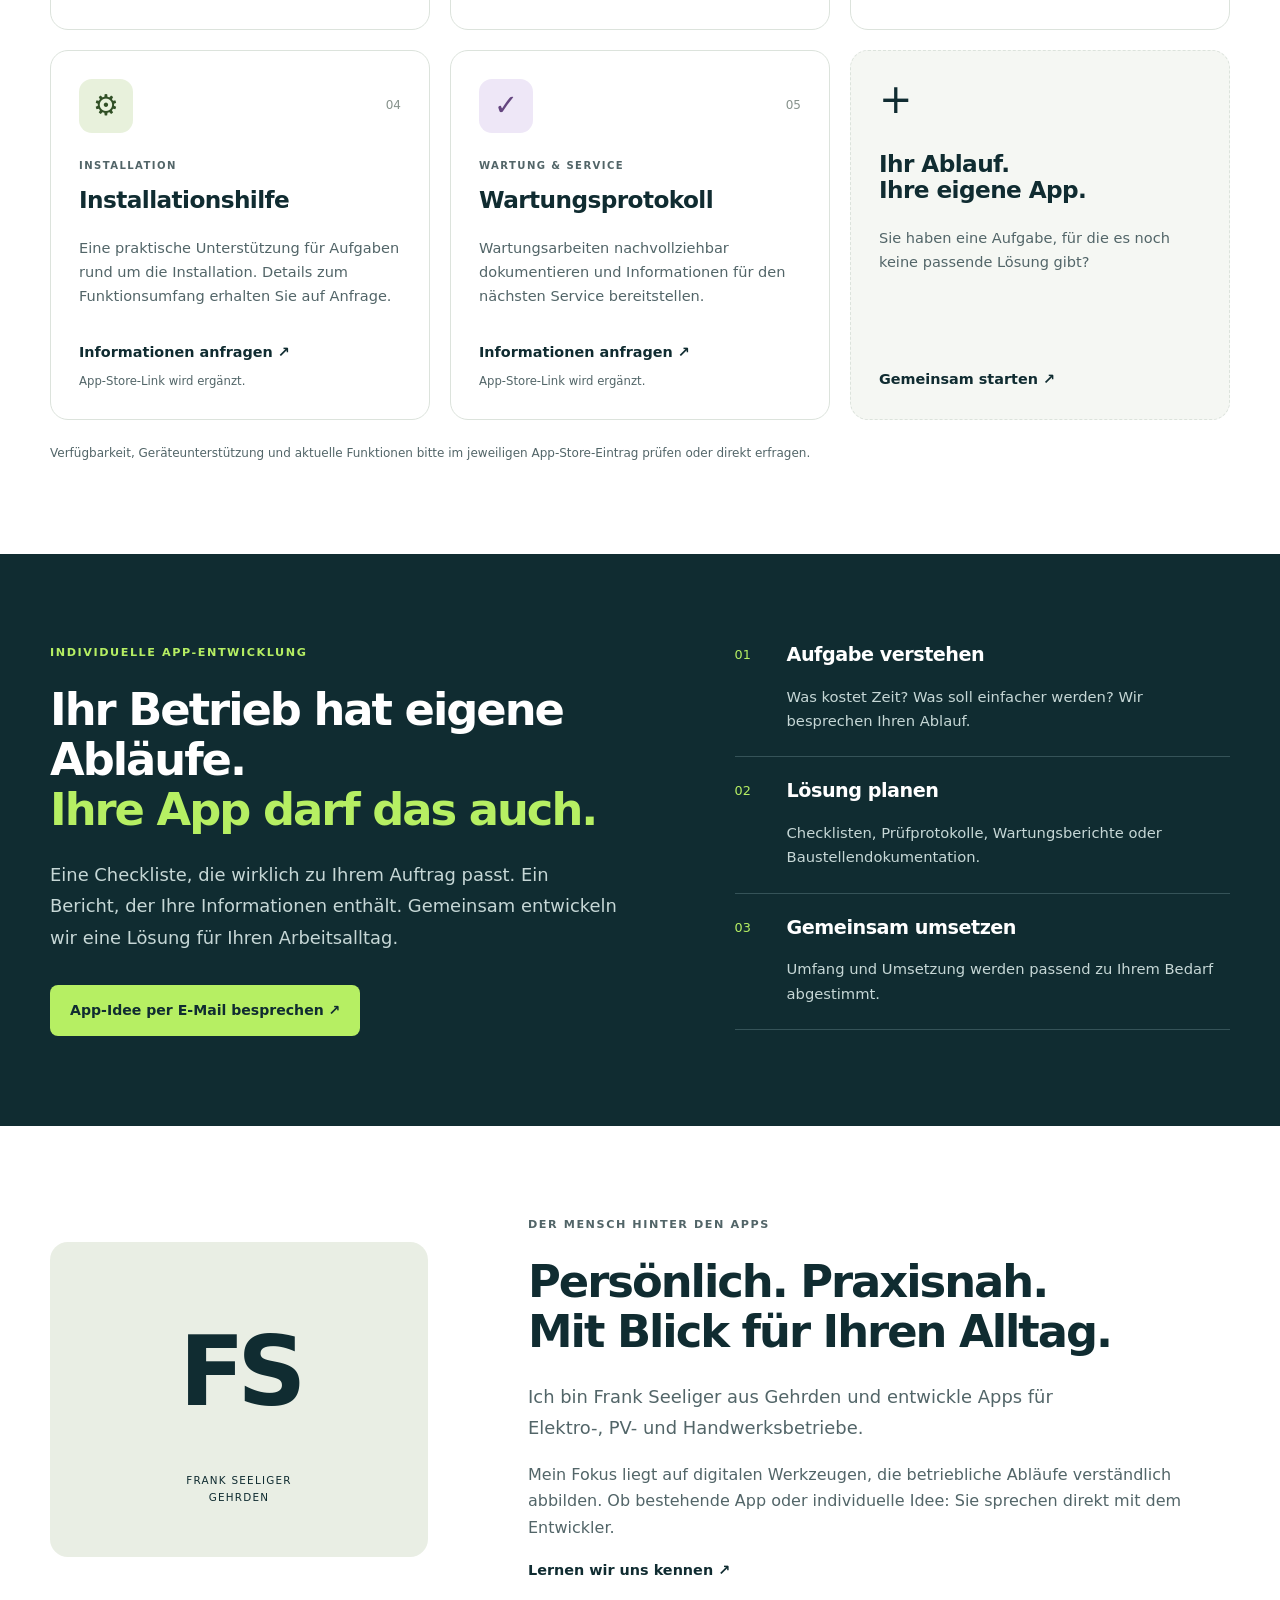
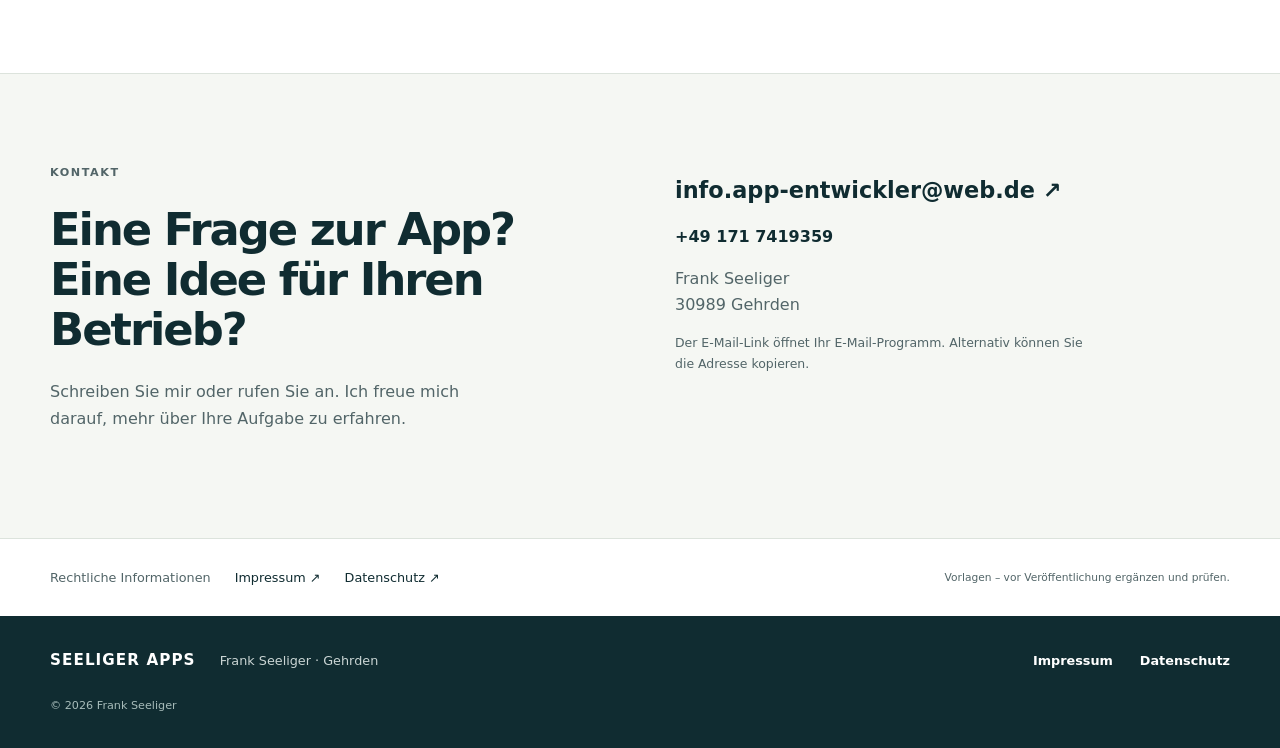
==== commit 2aaac054: "Add files via upload" ====
--- a/index.html
+++ b/index.html
@@ -1 +1,7 @@
-<!doctype html><html lang="de"><head><meta charset="utf-8"><meta name="viewport" content="width=device-width, initial-scale=1"><meta name="theme-color" content="#102c31"><meta name="description" content="Apps von Frank Seeliger für Elektro-, PV- und Handwerksbetriebe. Digitale Dokumentation und individuelle App-Entwicklung."><title>Seeliger Apps · Digitale Werkzeuge fürs Handwerk</title><link rel="icon" href="assets/favicon.svg" type="image/svg+xml"><link rel="stylesheet" href="styles.css"><script src="script.js" defer></script></head><body><a class="skip" href="#main">Zum Inhalt</a><header class="header"><div class="container nav"><a class="brand" href="index.html" aria-label="Seeliger Apps Startseite"><span class="brand-icon">S.</span><span>SEELIGER <b>APPS</b></span></a><button class="menu-toggle" aria-expanded="false" aria-controls="navigation" hidden>Menü <span aria-hidden="true">☰</span></button><nav id="navigation" aria-label="Hauptnavigation"><a href="index.html#apps">Apps</a><a href="index.html#entwicklung">Individuelle Entwicklung</a><a href="index.html#ueber">Über mich</a><a class="nav-contact" href="index.html#kontakt">Kontakt aufnehmen ↗</a></nav></div></header><main id="main"><section class="hero"><div class="container hero-grid"><div><p class="eyebrow"><span class="dot"></span> DIGITALE WERKZEUGE FÜR DIE PRAXIS</p><h1>Apps für Elektro-, PV- und <span>Handwerksbetriebe.</span></h1><p class="lead">Weniger Papier. Mehr Überblick. Entdecken Sie digitale Helfer für Dokumentation, Abnahme und Service – entwickelt von Frank Seeliger.</p><div class="actions"><a class="button" href="#apps">Apps entdecken <span>↓</span></a><a class="button secondary" href="#entwicklung">Ihre App-Idee besprechen ↗</a></div><p class="hero-note">Für den Arbeitsalltag gedacht. Persönlich betreut.</p></div><div class="hero-art"><div class="art-label">VON DER BAUSTELLE ZUM PROTOKOLL</div><img src="assets/images/protokoll-illustration.svg" width="600" height="600" alt="Schematische Illustration eines digitalen PV-Protokolls; keine echte App-Ansicht"><p class="art-caption">Digital dokumentieren. Klar übergeben.</p></div></div></section><div class="benefits"><div class="container benefit-grid"><span><b>01</b> Dokumentation im Blick</span><span><b>02</b> Abläufe strukturieren</span><span><b>03</b> Persönlicher Ansprechpartner</span></div></div><section id="apps" class="section container"><div class="section-heading"><div><p class="eyebrow">DAS APP-PORTFOLIO</p><h2>Das passende Werkzeug.<br>Für Ihren nächsten Auftrag.</h2></div><p>Vom Prüfprotokoll bis zur Wartung: Entdecken Sie Apps für wiederkehrende Aufgaben in Ihrem Betrieb.</p></div><div class="app-grid"><article class="app-card"><div class="card-top"><span class="app-icon vde" aria-hidden="true">↯</span><span class="card-number">01</span></div><p class="eyebrow">ELEKTRO</p><h3>VDE Messprotokoll Neutral</h3><p>Elektrische Prüfungen übersichtlich dokumentieren. Ein digitales Werkzeug für die Arbeit im Elektrofachbetrieb.</p><div class="card-link"><a class="text-link" href="mailto:info.app-entwickler@web.de?subject=Anfrage%20zur%20App%20VDE%20Messprotokoll%20Neutral">Informationen anfragen ↗</a><small class="link-note">App-Store-Link wird ergänzt.</small></div></article><article class="app-card"><div class="card-top"><span class="app-icon pv" aria-hidden="true">☀</span><span class="card-number">02</span></div><p class="eyebrow">PHOTOVOLTAIK</p><h3>PV Abnahmeprotokoll</h3><p>PV-Anlagen strukturiert abnehmen: Projektdaten, Messwerte, Checklisten, Fotos und Unterschrift in einem PDF-Protokoll.</p><div class="card-link"><a class="text-link" href="https://apps.apple.com/app/id6802711254">Im Apple App Store ansehen ↗</a></div></article><article class="app-card"><div class="card-top"><span class="app-icon bau" aria-hidden="true">⌂</span><span class="card-number">03</span></div><p class="eyebrow">BAU & HANDWERK</p><h3>Bauabnahme App</h3><p>Baustellenabnahmen strukturiert festhalten und die Dokumentation rund um das Bauprojekt organisieren.</p><div class="card-link"><a class="text-link" href="mailto:info.app-entwickler@web.de?subject=Anfrage%20zur%20App%20Bauabnahme%20App">Informationen anfragen ↗</a><small class="link-note">App-Store-Link wird ergänzt.</small></div></article><article class="app-card"><div class="card-top"><span class="app-icon installationshilfe" aria-hidden="true">⚙</span><span class="card-number">04</span></div><p class="eyebrow">INSTALLATION</p><h3>Installationshilfe</h3><p>Eine praktische Unterstützung für Aufgaben rund um die Installation. Details zum Funktionsumfang erhalten Sie auf Anfrage.</p><div class="card-link"><a class="text-link" href="mailto:info.app-entwickler@web.de?subject=Anfrage%20zur%20App%20EcoFlow%20Installationshilfe">Informationen anfragen ↗</a><small class="link-note">App-Store-Link wird ergänzt.</small></div></article><article class="app-card"><div class="card-top"><span class="app-icon wartung" aria-hidden="true">✓</span><span class="card-number">05</span></div><p class="eyebrow">WARTUNG & SERVICE</p><h3>Wartungsprotokoll</h3><p>Wartungsarbeiten nachvollziehbar dokumentieren und Informationen für den nächsten Service bereitstellen.</p><div class="card-link"><a class="text-link" href="mailto:info.app-entwickler@web.de?subject=Anfrage%20zur%20App%20Wartungsprotokoll">Informationen anfragen ↗</a><small class="link-note">App-Store-Link wird ergänzt.</small></div></article><article class="app-card idea-card"><span class="plus" aria-hidden="true">+</span><h3>Ihr Ablauf.<br>Ihre eigene App.</h3><p>Sie haben eine Aufgabe, für die es noch keine passende Lösung gibt?</p><a class="text-link" href="#entwicklung">Gemeinsam starten ↗</a></article></div><p class="portfolio-note">Verfügbarkeit, Geräteunterstützung und aktuelle Funktionen bitte im jeweiligen App-Store-Eintrag prüfen oder direkt erfragen. EcoFlow ist eine Marke des jeweiligen Rechteinhabers; eine offizielle Partnerschaft wird nicht behauptet.</p></section><section class="development section" id="entwicklung"><div class="container development-grid"><div><p class="eyebrow">INDIVIDUELLE APP-ENTWICKLUNG</p><h2>Ihr Betrieb hat eigene Abläufe.<br><span>Ihre App darf das auch.</span></h2><p class="lead">Eine Checkliste, die wirklich zu Ihrem Auftrag passt. Ein Bericht, der Ihre Informationen enthält. Gemeinsam entwickeln wir eine Lösung für Ihren Arbeitsalltag.</p><a class="button light" href="mailto:info.app-entwickler@web.de?subject=Individuelle%20App-Entwicklung">App-Idee per E-Mail besprechen ↗</a></div><div class="process"><div><span>01</span><h3>Aufgabe verstehen</h3><p>Was kostet Zeit? Was soll einfacher werden? Wir besprechen Ihren Ablauf.</p></div><div><span>02</span><h3>Lösung planen</h3><p>Checklisten, Prüfprotokolle, Wartungsberichte oder Baustellendokumentation.</p></div><div><span>03</span><h3>Gemeinsam umsetzen</h3><p>Umfang und Umsetzung werden passend zu Ihrem Bedarf abgestimmt.</p></div></div></div></section><section id="ueber" class="section container about-grid"><div class="about-mark" aria-hidden="true"><span>FS</span><small>FRANK SEELIGER<br>GEHRDEN</small></div><div><p class="eyebrow">DER MENSCH HINTER DEN APPS</p><h2>Persönlich. Praxisnah.<br>Mit Blick für Ihren Alltag.</h2><p class="lead">Ich bin Frank Seeliger aus Gehrden und entwickle Apps für Elektro-, PV- und Handwerksbetriebe.</p><p>Mein Fokus liegt auf digitalen Werkzeugen, die betriebliche Abläufe verständlich abbilden. Ob bestehende App oder individuelle Idee: Sie sprechen direkt mit dem Entwickler.</p><a class="text-link" href="#kontakt">Lernen wir uns kennen ↗</a></div></section><section id="kontakt" class="contact section"><div class="container contact-grid"><div><p class="eyebrow">KONTAKT</p><h2>Eine Frage zur App?<br>Eine Idee für Ihren Betrieb?</h2><p>Schreiben Sie mir oder rufen Sie an. Ich freue mich darauf, mehr über Ihre Aufgabe zu erfahren.</p></div><address><a class="contact-email" href="mailto:info.app-entwickler@web.de">info.app-entwickler@web.de ↗</a><a href="tel:+491717419359">+49 171 7419359</a><p>Frank Seeliger<br>30989 Gehrden</p><small>Der E-Mail-Link öffnet Ihr E-Mail-Programm. Alternativ können Sie die Adresse kopieren.</small></address></div></section><section class="legal-strip container" aria-label="Rechtliche Hinweise"><p>Rechtliche Informationen</p><a href="impressum.html">Impressum ↗</a><a href="datenschutz.html">Datenschutz ↗</a><small>Vorlagen – vor Veröffentlichung ergänzen und prüfen.</small></section></main><footer><div class="container footer"><a class="brand" href="index.html">SEELIGER APPS</a><p>Frank Seeliger · Gehrden</p><nav aria-label="Rechtliche Informationen"><a href="impressum.html">Impressum</a><a href="datenschutz.html">Datenschutz</a></nav><small>© <span data-year>2026</span> Frank Seeliger</small></div></footer></body></html>
+<!doctype html><html lang="de"><head><meta charset="utf-8"><meta name="viewport" content="width=device-width, initial-scale=1"><meta name="theme-color" content="#102c31"><meta name="description" content="Apps von Frank Seeliger für Elektro-, PV- und Handwerksbetriebe. Digitale Dokumentation und individuelle App-Entwicklung."><title>Seeliger Apps · Digitale Werkzeuge fürs Handwerk</title><link rel="icon" href="assets/favicon.svg" type="image/svg+xml"><link rel="stylesheet" href="styles.css"><script src="script.js" defer></script></head><body><a class="skip" href="#main">Zum Inhalt</a><header class="header"><div class="container nav"><a class="brand" href="index.html" aria-label="Seeliger Apps Startseite"><span class="brand-icon">S.</span><span>SEELIGER <b>APPS</b></span></a><button class="menu-toggle" aria-expanded="false" aria-controls="navigation" hidden>Menü <span aria-hidden="true">☰</span></button><nav id="navigation" aria-label="Hauptnavigation"><a href="index.html#apps">Apps</a><a href="index.html#entwicklung">Individuelle Entwicklung</a><a href="index.html#ueber">Über mich</a><a class="nav-contact" href="index.html#kontakt">Kontakt aufnehmen ↗</a></nav></div></header><main id="main"><section class="hero"><div class="container hero-grid"><div><p class="eyebrow"><span class="dot"></span> DIGITALE WERKZEUGE FÜR DIE PRAXIS</p><h1>Apps für Elektro-, PV- und <span>Handwerksbetriebe.</span></h1><p class="lead">Weniger Papier. Mehr Überblick. Entdecken Sie digitale Helfer für Dokumentation, Abnahme und Service – entwickelt von Frank Seeliger.</p><div class="actions"><a class="button" href="#apps">Apps entdecken <span>↓</span></a><a class="button secondary" href="#entwicklung">Ihre App-Idee besprechen ↗</a></div><p class="hero-note">Für den Arbeitsalltag gedacht. Persönlich betreut.</p></div><div class="hero-art"><div class="art-label">VON DER BAUSTELLE ZUM PROTOKOLL</div><img src="assets/images/protokoll-illustration.svg" width="600" height="600" alt="Schematische Illustration eines digitalen PV-Protokolls; keine echte App-Ansicht"><p class="art-caption">Digital dokumentieren. Klar übergeben.</p></div></div></section><div class="benefits"><div class="container benefit-grid"><span><b>01</b> Dokumentation im Blick</span><span><b>02</b> Abläufe strukturieren</span><span><b>03</b> Persönlicher Ansprechpartner</span></div></div><section id="apps" class="section container"><div class="section-heading"><div><p class="eyebrow">DAS APP-PORTFOLIO</p><h2>Das passende Werkzeug.<br>Für Ihren nächsten Auftrag.</h2></div><p>Vom Prüfprotokoll bis zur Wartung: Entdecken Sie Apps für wiederkehrende Aufgaben in Ihrem Betrieb.</p></div><div class="app-grid"><article class="app-card"><div class="card-top"><span class="app-icon vde" aria-hidden="true">↯</span><span class="card-number">01</span></div><p class="eyebrow">ELEKTRO</p><h3>VDE Messprotokoll Neutral</h3><p>Elektrische Prüfungen übersichtlich dokumentieren. Ein digitales Werkzeug für die Arbeit im Elektrofachbetrieb.</p><div class="card-link"><a class="text-link" href="mailto:info.app-entwickler@web.de?subject=Anfrage%20zur%20App%20VDE%20Messprotokoll%20Neutral">Informationen anfragen ↗</a><small class="link-note">App-Store-Link wird ergänzt.</small></div></article><article class="app-card"><div class="card-top"><span class="app-icon pv" aria-hidden="true">☀</span><span class="card-number">02</span></div><p class="eyebrow">PHOTOVOLTAIK</p><h3>PV Abnahmeprotokoll</h3><video controls playsinline preload="metadata"
+       style="width:100%; border-radius:12px; margin-bottom:16px;"
+       aria-label="Video zur App PV Abnahmeprotokoll">
+  <source src="assets/Video%20PV-Abnahmeprotokoll.mp4" type="video/mp4">
+  <a href="assets/Video%20PV-Abnahmeprotokoll.mp4">Video öffnen</a>
+</video>
+<p>PV-Anlagen strukturiert abnehmen: Projektdaten, Messwerte, Checklisten, Fotos und Unterschrift in einem PDF-Protokoll.</p><div class="card-link"><a class="text-link" href="https://apps.apple.com/app/id6802711254">Im Apple App Store ansehen ↗</a></div></article><article class="app-card"><div class="card-top"><span class="app-icon bau" aria-hidden="true">⌂</span><span class="card-number">03</span></div><p class="eyebrow">BAU & HANDWERK</p><h3>Bauabnahme App</h3><p>Baustellenabnahmen strukturiert festhalten und die Dokumentation rund um das Bauprojekt organisieren.</p><div class="card-link"><a class="text-link" href="mailto:info.app-entwickler@web.de?subject=Anfrage%20zur%20App%20Bauabnahme%20App">Informationen anfragen ↗</a><small class="link-note">App-Store-Link wird ergänzt.</small></div></article><article class="app-card"><div class="card-top"><span class="app-icon installationshilfe" aria-hidden="true">⚙</span><span class="card-number">04</span></div><p class="eyebrow">INSTALLATION</p><h3>Installationshilfe</h3><p>Eine praktische Unterstützung für Aufgaben rund um die Installation. Details zum Funktionsumfang erhalten Sie auf Anfrage.</p><div class="card-link"><a class="text-link" href="mailto:info.app-entwickler@web.de?subject=Anfrage%20zur%20App%20Installationshilfe">Informationen anfragen ↗</a><small class="link-note">App-Store-Link wird ergänzt.</small></div></article><article class="app-card"><div class="card-top"><span class="app-icon wartung" aria-hidden="true">✓</span><span class="card-number">05</span></div><p class="eyebrow">WARTUNG & SERVICE</p><h3>Wartungsprotokoll</h3><p>Wartungsarbeiten nachvollziehbar dokumentieren und Informationen für den nächsten Service bereitstellen.</p><div class="card-link"><a class="text-link" href="mailto:info.app-entwickler@web.de?subject=Anfrage%20zur%20App%20Wartungsprotokoll">Informationen anfragen ↗</a><small class="link-note">App-Store-Link wird ergänzt.</small></div></article><article class="app-card idea-card"><span class="plus" aria-hidden="true">+</span><h3>Ihr Ablauf.<br>Ihre eigene App.</h3><p>Sie haben eine Aufgabe, für die es noch keine passende Lösung gibt?</p><a class="text-link" href="#entwicklung">Gemeinsam starten ↗</a></article></div><p class="portfolio-note">Verfügbarkeit, Geräteunterstützung und aktuelle Funktionen bitte im jeweiligen App-Store-Eintrag prüfen oder direkt erfragen.</p></section><section class="development section" id="entwicklung"><div class="container development-grid"><div><p class="eyebrow">INDIVIDUELLE APP-ENTWICKLUNG</p><h2>Ihr Betrieb hat eigene Abläufe.<br><span>Ihre App darf das auch.</span></h2><p class="lead">Eine Checkliste, die wirklich zu Ihrem Auftrag passt. Ein Bericht, der Ihre Informationen enthält. Gemeinsam entwickeln wir eine Lösung für Ihren Arbeitsalltag.</p><a class="button light" href="mailto:info.app-entwickler@web.de?subject=Individuelle%20App-Entwicklung">App-Idee per E-Mail besprechen ↗</a></div><div class="process"><div><span>01</span><h3>Aufgabe verstehen</h3><p>Was kostet Zeit? Was soll einfacher werden? Wir besprechen Ihren Ablauf.</p></div><div><span>02</span><h3>Lösung planen</h3><p>Checklisten, Prüfprotokolle, Wartungsberichte oder Baustellendokumentation.</p></div><div><span>03</span><h3>Gemeinsam umsetzen</h3><p>Umfang und Umsetzung werden passend zu Ihrem Bedarf abgestimmt.</p></div></div></div></section><section id="ueber" class="section container about-grid"><div class="about-mark" aria-hidden="true"><span>FS</span><small>FRANK SEELIGER<br>GEHRDEN</small></div><div><p class="eyebrow">DER MENSCH HINTER DEN APPS</p><h2>Persönlich. Praxisnah.<br>Mit Blick für Ihren Alltag.</h2><p class="lead">Ich bin Frank Seeliger aus Gehrden und entwickle Apps für Elektro-, PV- und Handwerksbetriebe.</p><p>Mein Fokus liegt auf digitalen Werkzeugen, die betriebliche Abläufe verständlich abbilden. Ob bestehende App oder individuelle Idee: Sie sprechen direkt mit dem Entwickler.</p><a class="text-link" href="#kontakt">Lernen wir uns kennen ↗</a></div></section><section id="kontakt" class="contact section"><div class="container contact-grid"><div><p class="eyebrow">KONTAKT</p><h2>Eine Frage zur App?<br>Eine Idee für Ihren Betrieb?</h2><p>Schreiben Sie mir oder rufen Sie an. Ich freue mich darauf, mehr über Ihre Aufgabe zu erfahren.</p></div><address><a class="contact-email" href="mailto:info.app-entwickler@web.de">info.app-entwickler@web.de ↗</a><a href="tel:+491717419359">+49 171 7419359</a><p>Frank Seeliger<br>30989 Gehrden</p><small>Der E-Mail-Link öffnet Ihr E-Mail-Programm. Alternativ können Sie die Adresse kopieren.</small></address></div></section><section class="legal-strip container" aria-label="Rechtliche Hinweise"><p>Rechtliche Informationen</p><a href="impressum.html">Impressum ↗</a><a href="datenschutz.html">Datenschutz ↗</a><small>Vorlagen – vor Veröffentlichung ergänzen und prüfen.</small></section></main><footer><div class="container footer"><a class="brand" href="index.html">SEELIGER APPS</a><p>Frank Seeliger · Gehrden</p><nav aria-label="Rechtliche Informationen"><a href="impressum.html">Impressum</a><a href="datenschutz.html">Datenschutz</a></nav><small>© <span data-year>2026</span> Frank Seeliger</small></div></footer></body></html>
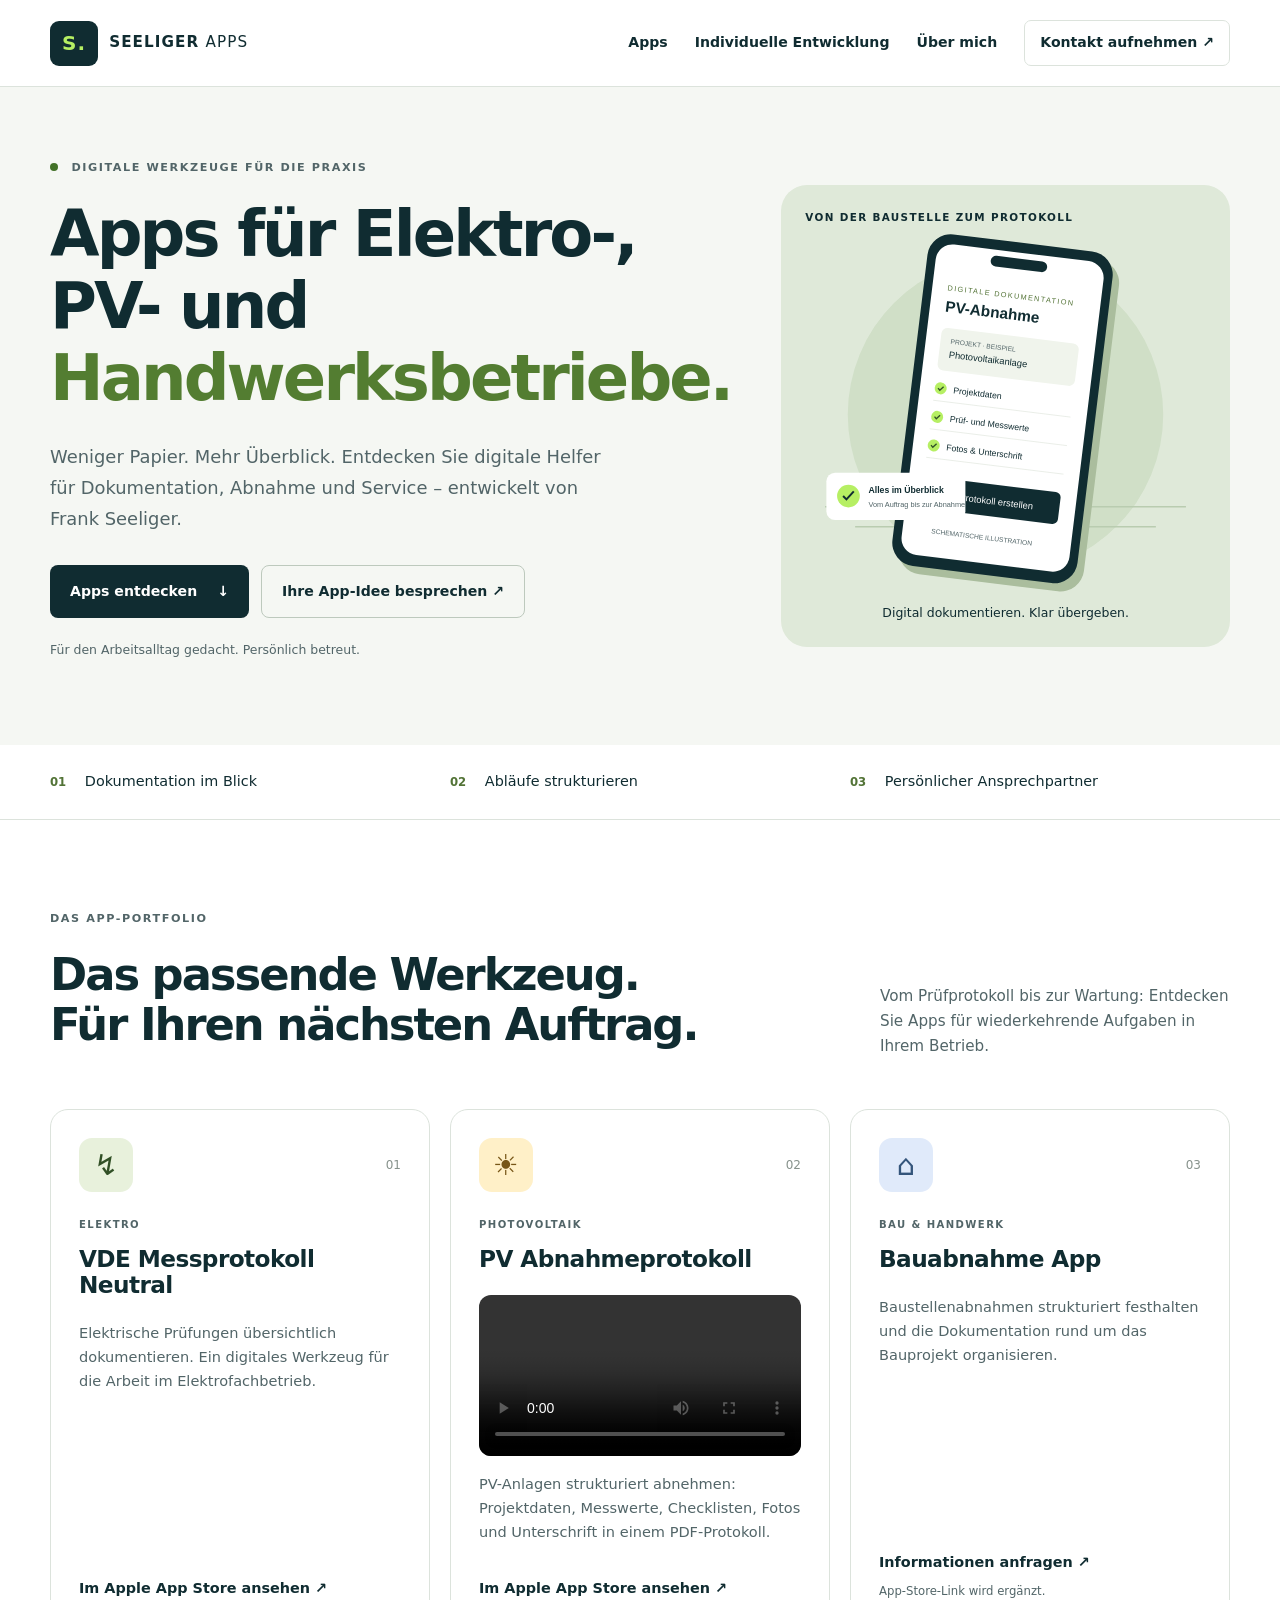
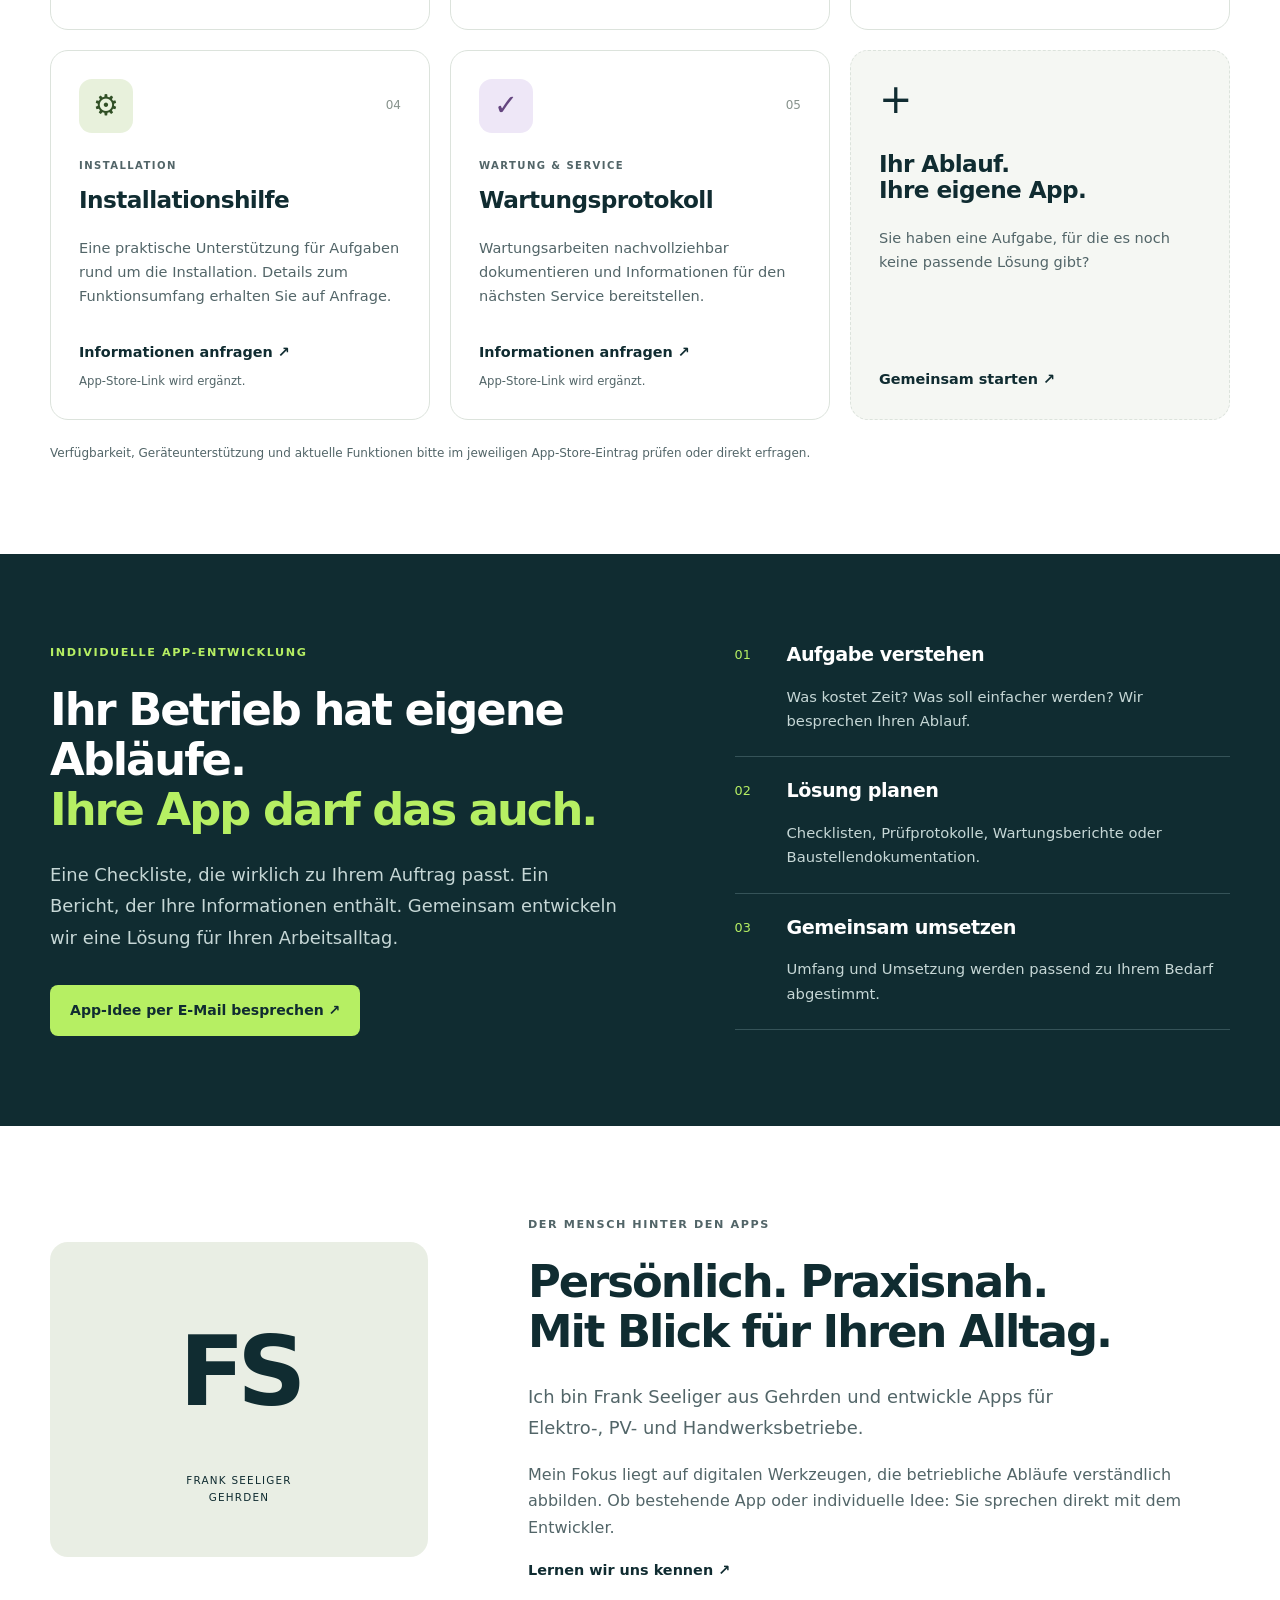
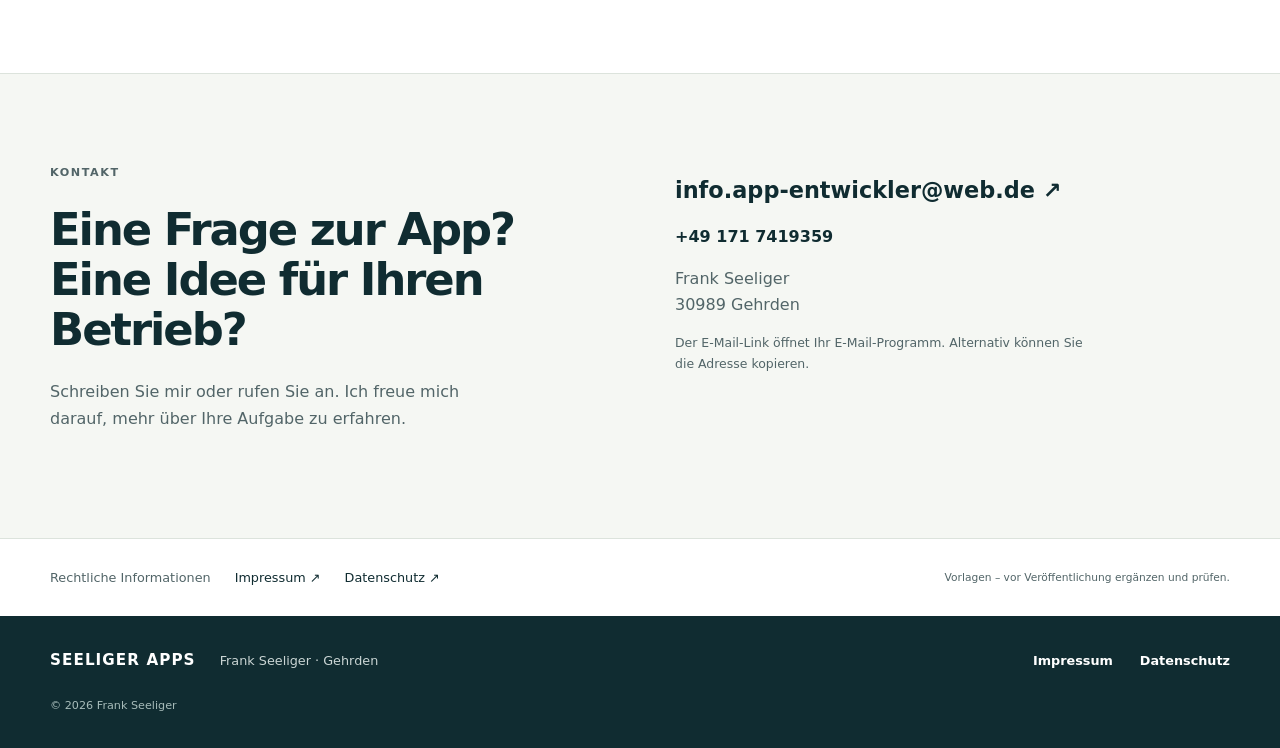
==== commit bff0655d: "Add files via upload" ====
--- a/index.html
+++ b/index.html
@@ -1,4 +1,4 @@
-<!doctype html><html lang="de"><head><meta charset="utf-8"><meta name="viewport" content="width=device-width, initial-scale=1"><meta name="theme-color" content="#102c31"><meta name="description" content="Apps von Frank Seeliger für Elektro-, PV- und Handwerksbetriebe. Digitale Dokumentation und individuelle App-Entwicklung."><title>Seeliger Apps · Digitale Werkzeuge fürs Handwerk</title><link rel="icon" href="assets/favicon.svg" type="image/svg+xml"><link rel="stylesheet" href="styles.css"><script src="script.js" defer></script></head><body><a class="skip" href="#main">Zum Inhalt</a><header class="header"><div class="container nav"><a class="brand" href="index.html" aria-label="Seeliger Apps Startseite"><span class="brand-icon">S.</span><span>SEELIGER <b>APPS</b></span></a><button class="menu-toggle" aria-expanded="false" aria-controls="navigation" hidden>Menü <span aria-hidden="true">☰</span></button><nav id="navigation" aria-label="Hauptnavigation"><a href="index.html#apps">Apps</a><a href="index.html#entwicklung">Individuelle Entwicklung</a><a href="index.html#ueber">Über mich</a><a class="nav-contact" href="index.html#kontakt">Kontakt aufnehmen ↗</a></nav></div></header><main id="main"><section class="hero"><div class="container hero-grid"><div><p class="eyebrow"><span class="dot"></span> DIGITALE WERKZEUGE FÜR DIE PRAXIS</p><h1>Apps für Elektro-, PV- und <span>Handwerksbetriebe.</span></h1><p class="lead">Weniger Papier. Mehr Überblick. Entdecken Sie digitale Helfer für Dokumentation, Abnahme und Service – entwickelt von Frank Seeliger.</p><div class="actions"><a class="button" href="#apps">Apps entdecken <span>↓</span></a><a class="button secondary" href="#entwicklung">Ihre App-Idee besprechen ↗</a></div><p class="hero-note">Für den Arbeitsalltag gedacht. Persönlich betreut.</p></div><div class="hero-art"><div class="art-label">VON DER BAUSTELLE ZUM PROTOKOLL</div><img src="assets/images/protokoll-illustration.svg" width="600" height="600" alt="Schematische Illustration eines digitalen PV-Protokolls; keine echte App-Ansicht"><p class="art-caption">Digital dokumentieren. Klar übergeben.</p></div></div></section><div class="benefits"><div class="container benefit-grid"><span><b>01</b> Dokumentation im Blick</span><span><b>02</b> Abläufe strukturieren</span><span><b>03</b> Persönlicher Ansprechpartner</span></div></div><section id="apps" class="section container"><div class="section-heading"><div><p class="eyebrow">DAS APP-PORTFOLIO</p><h2>Das passende Werkzeug.<br>Für Ihren nächsten Auftrag.</h2></div><p>Vom Prüfprotokoll bis zur Wartung: Entdecken Sie Apps für wiederkehrende Aufgaben in Ihrem Betrieb.</p></div><div class="app-grid"><article class="app-card"><div class="card-top"><span class="app-icon vde" aria-hidden="true">↯</span><span class="card-number">01</span></div><p class="eyebrow">ELEKTRO</p><h3>VDE Messprotokoll Neutral</h3><p>Elektrische Prüfungen übersichtlich dokumentieren. Ein digitales Werkzeug für die Arbeit im Elektrofachbetrieb.</p><div class="card-link"><a class="text-link" href="mailto:info.app-entwickler@web.de?subject=Anfrage%20zur%20App%20VDE%20Messprotokoll%20Neutral">Informationen anfragen ↗</a><small class="link-note">App-Store-Link wird ergänzt.</small></div></article><article class="app-card"><div class="card-top"><span class="app-icon pv" aria-hidden="true">☀</span><span class="card-number">02</span></div><p class="eyebrow">PHOTOVOLTAIK</p><h3>PV Abnahmeprotokoll</h3><video controls playsinline preload="metadata"
+<!doctype html><html lang="de"><head><meta charset="utf-8"><meta name="viewport" content="width=device-width, initial-scale=1"><meta name="theme-color" content="#102c31"><meta name="description" content="Apps von Frank Seeliger für Elektro-, PV- und Handwerksbetriebe. Digitale Dokumentation und individuelle App-Entwicklung."><title>Seeliger Apps · Digitale Werkzeuge fürs Handwerk</title><link rel="icon" href="assets/favicon.svg" type="image/svg+xml"><link rel="stylesheet" href="styles.css"><script src="script.js" defer></script></head><body><a class="skip" href="#main">Zum Inhalt</a><header class="header"><div class="container nav"><a class="brand" href="index.html" aria-label="Seeliger Apps Startseite"><span class="brand-icon">S.</span><span>SEELIGER <b>APPS</b></span></a><button class="menu-toggle" aria-expanded="false" aria-controls="navigation" hidden>Menü <span aria-hidden="true">☰</span></button><nav id="navigation" aria-label="Hauptnavigation"><a href="index.html#apps">Apps</a><a href="index.html#entwicklung">Individuelle Entwicklung</a><a href="index.html#ueber">Über mich</a><a class="nav-contact" href="index.html#kontakt">Kontakt aufnehmen ↗</a></nav></div></header><main id="main"><section class="hero"><div class="container hero-grid"><div><p class="eyebrow"><span class="dot"></span> DIGITALE WERKZEUGE FÜR DIE PRAXIS</p><h1>Apps für Elektro-, PV- und <span>Handwerksbetriebe.</span></h1><p class="lead">Weniger Papier. Mehr Überblick. Entdecken Sie digitale Helfer für Dokumentation, Abnahme und Service – entwickelt von Frank Seeliger.</p><div class="actions"><a class="button" href="#apps">Apps entdecken <span>↓</span></a><a class="button secondary" href="#entwicklung">Ihre App-Idee besprechen ↗</a></div><p class="hero-note">Für den Arbeitsalltag gedacht. Persönlich betreut.</p></div><div class="hero-art"><div class="art-label">VON DER BAUSTELLE ZUM PROTOKOLL</div><img src="assets/images/protokoll-illustration.svg" width="600" height="600" alt="Schematische Illustration eines digitalen PV-Protokolls; keine echte App-Ansicht"><p class="art-caption">Digital dokumentieren. Klar übergeben.</p></div></div></section><div class="benefits"><div class="container benefit-grid"><span><b>01</b> Dokumentation im Blick</span><span><b>02</b> Abläufe strukturieren</span><span><b>03</b> Persönlicher Ansprechpartner</span></div></div><section id="apps" class="section container"><div class="section-heading"><div><p class="eyebrow">DAS APP-PORTFOLIO</p><h2>Das passende Werkzeug.<br>Für Ihren nächsten Auftrag.</h2></div><p>Vom Prüfprotokoll bis zur Wartung: Entdecken Sie Apps für wiederkehrende Aufgaben in Ihrem Betrieb.</p></div><div class="app-grid"><article class="app-card"><div class="card-top"><span class="app-icon vde" aria-hidden="true">↯</span><span class="card-number">01</span></div><p class="eyebrow">ELEKTRO</p><h3>VDE Messprotokoll Neutral</h3><p>Elektrische Prüfungen übersichtlich dokumentieren. Ein digitales Werkzeug für die Arbeit im Elektrofachbetrieb.</p><div class="card-link"><a class="text-link" href="https://apps.apple.com/app/id6809520733">Im Apple App Store ansehen ↗</a></div></article><article class="app-card"><div class="card-top"><span class="app-icon pv" aria-hidden="true">☀</span><span class="card-number">02</span></div><p class="eyebrow">PHOTOVOLTAIK</p><h3>PV Abnahmeprotokoll</h3><video controls playsinline preload="metadata"
        style="width:100%; border-radius:12px; margin-bottom:16px;"
        aria-label="Video zur App PV Abnahmeprotokoll">
   <source src="assets/Video%20PV-Abnahmeprotokoll.mp4" type="video/mp4">
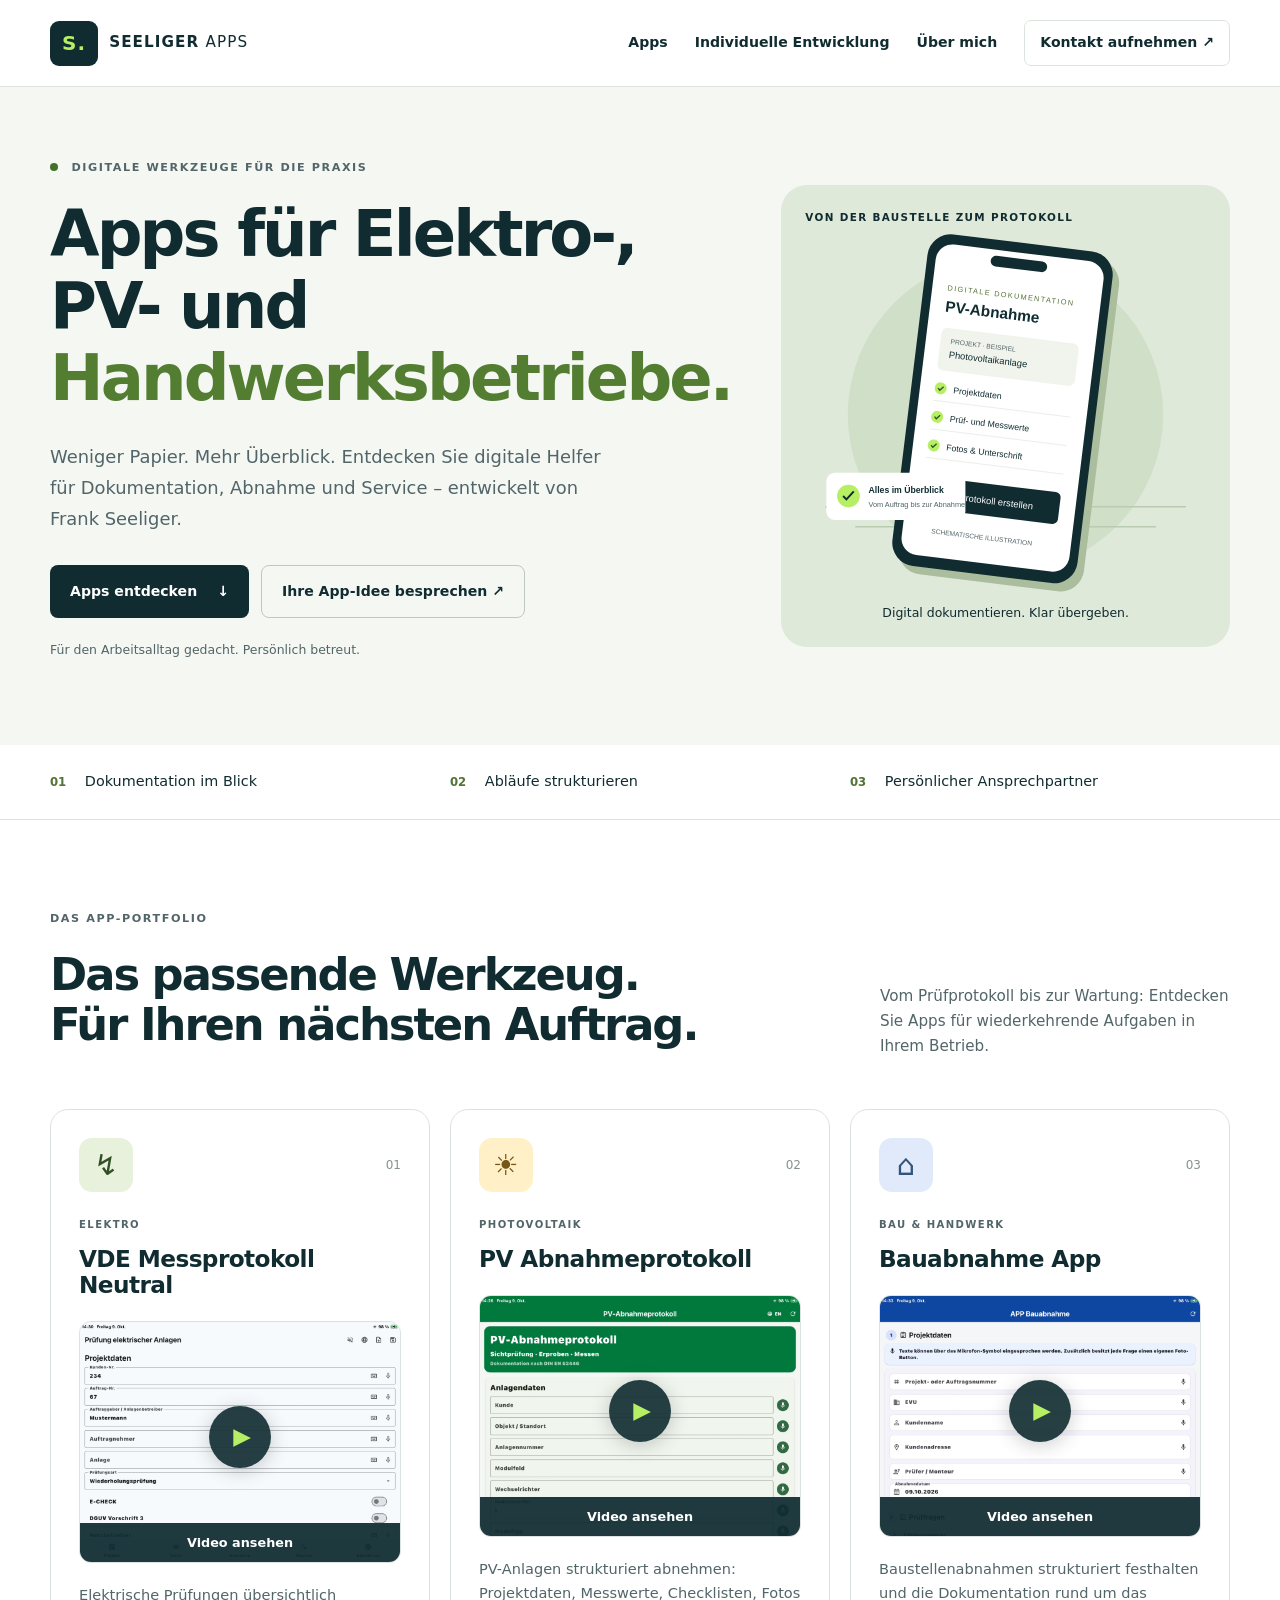
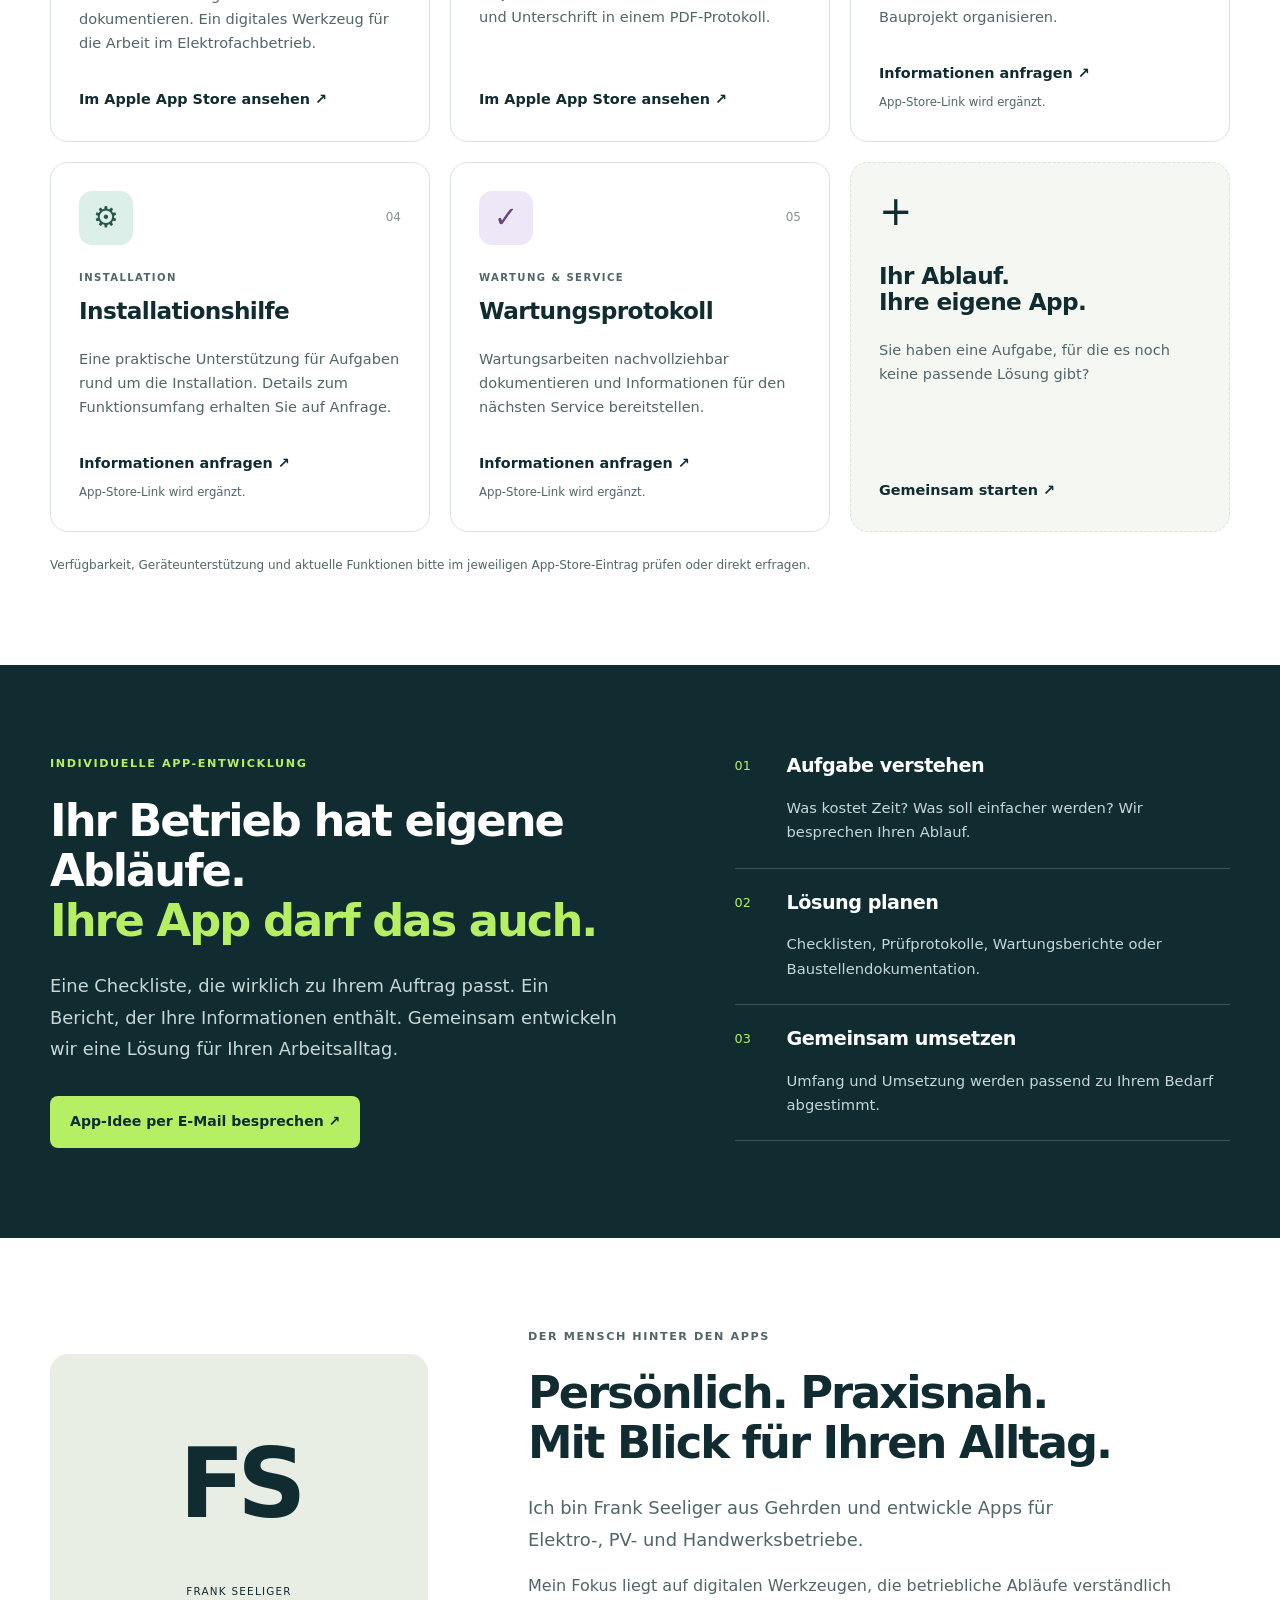
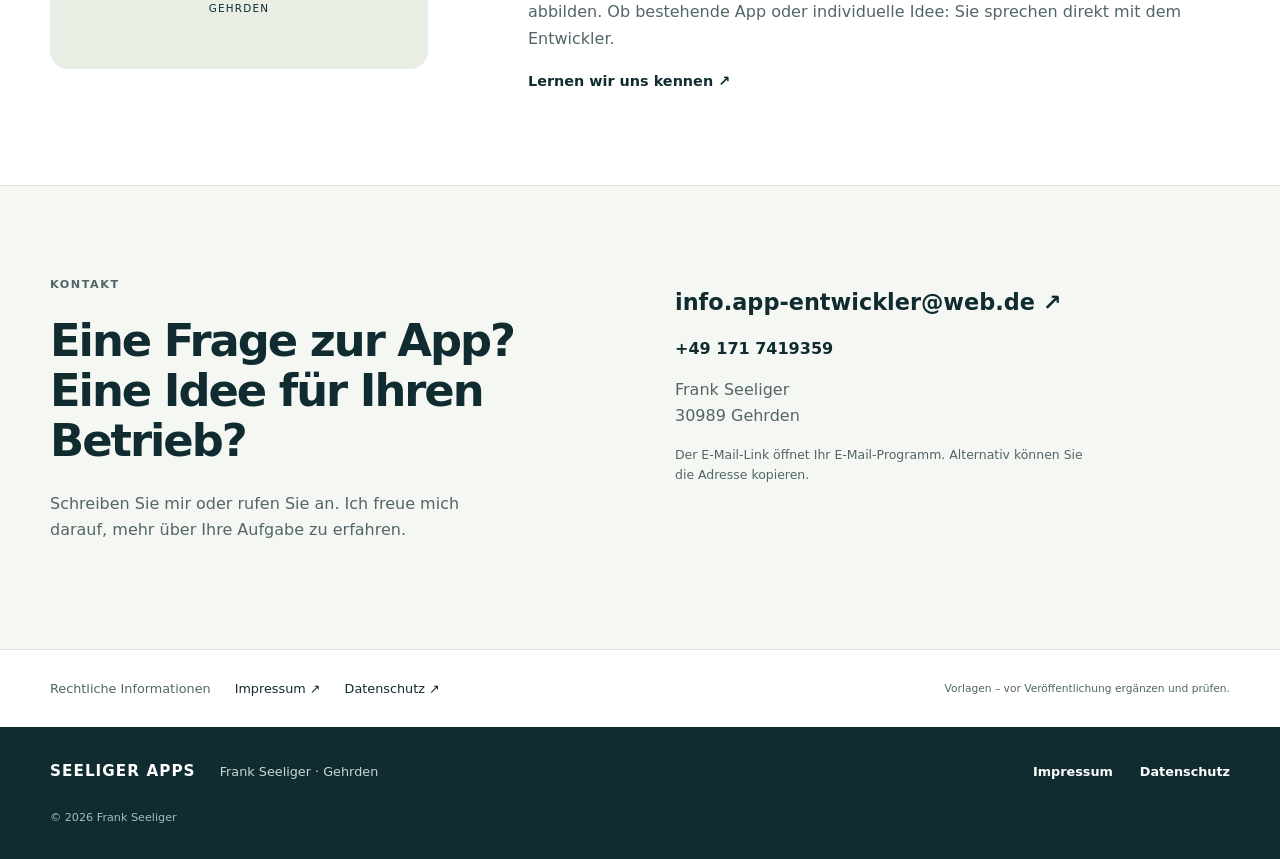
==== commit 97c34e24: "Add files via upload" ====
--- a/index.html
+++ b/index.html
@@ -1,7 +1,124 @@
-<!doctype html><html lang="de"><head><meta charset="utf-8"><meta name="viewport" content="width=device-width, initial-scale=1"><meta name="theme-color" content="#102c31"><meta name="description" content="Apps von Frank Seeliger für Elektro-, PV- und Handwerksbetriebe. Digitale Dokumentation und individuelle App-Entwicklung."><title>Seeliger Apps · Digitale Werkzeuge fürs Handwerk</title><link rel="icon" href="assets/favicon.svg" type="image/svg+xml"><link rel="stylesheet" href="styles.css"><script src="script.js" defer></script></head><body><a class="skip" href="#main">Zum Inhalt</a><header class="header"><div class="container nav"><a class="brand" href="index.html" aria-label="Seeliger Apps Startseite"><span class="brand-icon">S.</span><span>SEELIGER <b>APPS</b></span></a><button class="menu-toggle" aria-expanded="false" aria-controls="navigation" hidden>Menü <span aria-hidden="true">☰</span></button><nav id="navigation" aria-label="Hauptnavigation"><a href="index.html#apps">Apps</a><a href="index.html#entwicklung">Individuelle Entwicklung</a><a href="index.html#ueber">Über mich</a><a class="nav-contact" href="index.html#kontakt">Kontakt aufnehmen ↗</a></nav></div></header><main id="main"><section class="hero"><div class="container hero-grid"><div><p class="eyebrow"><span class="dot"></span> DIGITALE WERKZEUGE FÜR DIE PRAXIS</p><h1>Apps für Elektro-, PV- und <span>Handwerksbetriebe.</span></h1><p class="lead">Weniger Papier. Mehr Überblick. Entdecken Sie digitale Helfer für Dokumentation, Abnahme und Service – entwickelt von Frank Seeliger.</p><div class="actions"><a class="button" href="#apps">Apps entdecken <span>↓</span></a><a class="button secondary" href="#entwicklung">Ihre App-Idee besprechen ↗</a></div><p class="hero-note">Für den Arbeitsalltag gedacht. Persönlich betreut.</p></div><div class="hero-art"><div class="art-label">VON DER BAUSTELLE ZUM PROTOKOLL</div><img src="assets/images/protokoll-illustration.svg" width="600" height="600" alt="Schematische Illustration eines digitalen PV-Protokolls; keine echte App-Ansicht"><p class="art-caption">Digital dokumentieren. Klar übergeben.</p></div></div></section><div class="benefits"><div class="container benefit-grid"><span><b>01</b> Dokumentation im Blick</span><span><b>02</b> Abläufe strukturieren</span><span><b>03</b> Persönlicher Ansprechpartner</span></div></div><section id="apps" class="section container"><div class="section-heading"><div><p class="eyebrow">DAS APP-PORTFOLIO</p><h2>Das passende Werkzeug.<br>Für Ihren nächsten Auftrag.</h2></div><p>Vom Prüfprotokoll bis zur Wartung: Entdecken Sie Apps für wiederkehrende Aufgaben in Ihrem Betrieb.</p></div><div class="app-grid"><article class="app-card"><div class="card-top"><span class="app-icon vde" aria-hidden="true">↯</span><span class="card-number">01</span></div><p class="eyebrow">ELEKTRO</p><h3>VDE Messprotokoll Neutral</h3><p>Elektrische Prüfungen übersichtlich dokumentieren. Ein digitales Werkzeug für die Arbeit im Elektrofachbetrieb.</p><div class="card-link"><a class="text-link" href="https://apps.apple.com/app/id6809520733">Im Apple App Store ansehen ↗</a></div></article><article class="app-card"><div class="card-top"><span class="app-icon pv" aria-hidden="true">☀</span><span class="card-number">02</span></div><p class="eyebrow">PHOTOVOLTAIK</p><h3>PV Abnahmeprotokoll</h3><video controls playsinline preload="metadata"
-       style="width:100%; border-radius:12px; margin-bottom:16px;"
-       aria-label="Video zur App PV Abnahmeprotokoll">
-  <source src="assets/Video%20PV-Abnahmeprotokoll.mp4" type="video/mp4">
-  <a href="assets/Video%20PV-Abnahmeprotokoll.mp4">Video öffnen</a>
-</video>
-<p>PV-Anlagen strukturiert abnehmen: Projektdaten, Messwerte, Checklisten, Fotos und Unterschrift in einem PDF-Protokoll.</p><div class="card-link"><a class="text-link" href="https://apps.apple.com/app/id6802711254">Im Apple App Store ansehen ↗</a></div></article><article class="app-card"><div class="card-top"><span class="app-icon bau" aria-hidden="true">⌂</span><span class="card-number">03</span></div><p class="eyebrow">BAU & HANDWERK</p><h3>Bauabnahme App</h3><p>Baustellenabnahmen strukturiert festhalten und die Dokumentation rund um das Bauprojekt organisieren.</p><div class="card-link"><a class="text-link" href="mailto:info.app-entwickler@web.de?subject=Anfrage%20zur%20App%20Bauabnahme%20App">Informationen anfragen ↗</a><small class="link-note">App-Store-Link wird ergänzt.</small></div></article><article class="app-card"><div class="card-top"><span class="app-icon installationshilfe" aria-hidden="true">⚙</span><span class="card-number">04</span></div><p class="eyebrow">INSTALLATION</p><h3>Installationshilfe</h3><p>Eine praktische Unterstützung für Aufgaben rund um die Installation. Details zum Funktionsumfang erhalten Sie auf Anfrage.</p><div class="card-link"><a class="text-link" href="mailto:info.app-entwickler@web.de?subject=Anfrage%20zur%20App%20Installationshilfe">Informationen anfragen ↗</a><small class="link-note">App-Store-Link wird ergänzt.</small></div></article><article class="app-card"><div class="card-top"><span class="app-icon wartung" aria-hidden="true">✓</span><span class="card-number">05</span></div><p class="eyebrow">WARTUNG & SERVICE</p><h3>Wartungsprotokoll</h3><p>Wartungsarbeiten nachvollziehbar dokumentieren und Informationen für den nächsten Service bereitstellen.</p><div class="card-link"><a class="text-link" href="mailto:info.app-entwickler@web.de?subject=Anfrage%20zur%20App%20Wartungsprotokoll">Informationen anfragen ↗</a><small class="link-note">App-Store-Link wird ergänzt.</small></div></article><article class="app-card idea-card"><span class="plus" aria-hidden="true">+</span><h3>Ihr Ablauf.<br>Ihre eigene App.</h3><p>Sie haben eine Aufgabe, für die es noch keine passende Lösung gibt?</p><a class="text-link" href="#entwicklung">Gemeinsam starten ↗</a></article></div><p class="portfolio-note">Verfügbarkeit, Geräteunterstützung und aktuelle Funktionen bitte im jeweiligen App-Store-Eintrag prüfen oder direkt erfragen.</p></section><section class="development section" id="entwicklung"><div class="container development-grid"><div><p class="eyebrow">INDIVIDUELLE APP-ENTWICKLUNG</p><h2>Ihr Betrieb hat eigene Abläufe.<br><span>Ihre App darf das auch.</span></h2><p class="lead">Eine Checkliste, die wirklich zu Ihrem Auftrag passt. Ein Bericht, der Ihre Informationen enthält. Gemeinsam entwickeln wir eine Lösung für Ihren Arbeitsalltag.</p><a class="button light" href="mailto:info.app-entwickler@web.de?subject=Individuelle%20App-Entwicklung">App-Idee per E-Mail besprechen ↗</a></div><div class="process"><div><span>01</span><h3>Aufgabe verstehen</h3><p>Was kostet Zeit? Was soll einfacher werden? Wir besprechen Ihren Ablauf.</p></div><div><span>02</span><h3>Lösung planen</h3><p>Checklisten, Prüfprotokolle, Wartungsberichte oder Baustellendokumentation.</p></div><div><span>03</span><h3>Gemeinsam umsetzen</h3><p>Umfang und Umsetzung werden passend zu Ihrem Bedarf abgestimmt.</p></div></div></div></section><section id="ueber" class="section container about-grid"><div class="about-mark" aria-hidden="true"><span>FS</span><small>FRANK SEELIGER<br>GEHRDEN</small></div><div><p class="eyebrow">DER MENSCH HINTER DEN APPS</p><h2>Persönlich. Praxisnah.<br>Mit Blick für Ihren Alltag.</h2><p class="lead">Ich bin Frank Seeliger aus Gehrden und entwickle Apps für Elektro-, PV- und Handwerksbetriebe.</p><p>Mein Fokus liegt auf digitalen Werkzeugen, die betriebliche Abläufe verständlich abbilden. Ob bestehende App oder individuelle Idee: Sie sprechen direkt mit dem Entwickler.</p><a class="text-link" href="#kontakt">Lernen wir uns kennen ↗</a></div></section><section id="kontakt" class="contact section"><div class="container contact-grid"><div><p class="eyebrow">KONTAKT</p><h2>Eine Frage zur App?<br>Eine Idee für Ihren Betrieb?</h2><p>Schreiben Sie mir oder rufen Sie an. Ich freue mich darauf, mehr über Ihre Aufgabe zu erfahren.</p></div><address><a class="contact-email" href="mailto:info.app-entwickler@web.de">info.app-entwickler@web.de ↗</a><a href="tel:+491717419359">+49 171 7419359</a><p>Frank Seeliger<br>30989 Gehrden</p><small>Der E-Mail-Link öffnet Ihr E-Mail-Programm. Alternativ können Sie die Adresse kopieren.</small></address></div></section><section class="legal-strip container" aria-label="Rechtliche Hinweise"><p>Rechtliche Informationen</p><a href="impressum.html">Impressum ↗</a><a href="datenschutz.html">Datenschutz ↗</a><small>Vorlagen – vor Veröffentlichung ergänzen und prüfen.</small></section></main><footer><div class="container footer"><a class="brand" href="index.html">SEELIGER APPS</a><p>Frank Seeliger · Gehrden</p><nav aria-label="Rechtliche Informationen"><a href="impressum.html">Impressum</a><a href="datenschutz.html">Datenschutz</a></nav><small>© <span data-year>2026</span> Frank Seeliger</small></div></footer></body></html>
+<!doctype html><html lang="de"><head><meta charset="utf-8"><meta name="viewport" content="width=device-width, initial-scale=1"><meta name="theme-color" content="#102c31"><meta name="description" content="Apps von Frank Seeliger für Elektro-, PV- und Handwerksbetriebe. Digitale Dokumentation und individuelle App-Entwicklung."><title>Seeliger Apps · Digitale Werkzeuge fürs Handwerk</title><link rel="icon" href="assets/favicon.svg" type="image/svg+xml"><link rel="stylesheet" href="styles.css"><script src="script.js" defer></script></head><body><a class="skip" href="#main">Zum Inhalt</a>
+<header class="header">
+<div class="container nav"><a class="brand" href="index.html" aria-label="Seeliger Apps Startseite"><span class="brand-icon">S.</span><span>SEELIGER <b>APPS</b></span></a><button class="menu-toggle" aria-expanded="false" aria-controls="navigation" hidden>Menü <span aria-hidden="true">☰</span></button>
+<nav id="navigation" aria-label="Hauptnavigation"><a href="index.html#apps">Apps</a><a href="index.html#entwicklung">Individuelle Entwicklung</a><a href="index.html#ueber">Über mich</a><a class="nav-contact" href="index.html#kontakt">Kontakt aufnehmen ↗</a></nav></div></header>
+<main id="main">
+<section class="hero">
+<div class="container hero-grid">
+<div>
+<p class="eyebrow"><span class="dot"></span> DIGITALE WERKZEUGE FÜR DIE PRAXIS</p>
+<h1>Apps für Elektro-, PV- und <span>Handwerksbetriebe.</span></h1>
+<p class="lead">Weniger Papier. Mehr Überblick. Entdecken Sie digitale Helfer für Dokumentation, Abnahme und Service – entwickelt von Frank Seeliger.</p>
+<div class="actions"><a class="button" href="#apps">Apps entdecken <span>↓</span></a><a class="button secondary" href="#entwicklung">Ihre App-Idee besprechen ↗</a></div>
+<p class="hero-note">Für den Arbeitsalltag gedacht. Persönlich betreut.</p></div>
+<div class="hero-art">
+<div class="art-label">VON DER BAUSTELLE ZUM PROTOKOLL</div><img src="assets/images/protokoll-illustration.svg" width="600" height="600" alt="Schematische Illustration eines digitalen PV-Protokolls; keine echte App-Ansicht">
+<p class="art-caption">Digital dokumentieren. Klar übergeben.</p></div></div></section>
+<div class="benefits">
+<div class="container benefit-grid"><span><b>01</b> Dokumentation im Blick</span><span><b>02</b> Abläufe strukturieren</span><span><b>03</b> Persönlicher Ansprechpartner</span></div></div>
+<section id="apps" class="section container">
+<div class="section-heading">
+<div>
+<p class="eyebrow">DAS APP-PORTFOLIO</p>
+<h2>Das passende Werkzeug.<br>Für Ihren nächsten Auftrag.</h2></div>
+<p>Vom Prüfprotokoll bis zur Wartung: Entdecken Sie Apps für wiederkehrende Aufgaben in Ihrem Betrieb.</p></div>
+<div class="app-grid">
+<article class="app-card">
+<div class="card-top"><span class="app-icon vde" aria-hidden="true">↯</span><span class="card-number">01</span></div>
+<p class="eyebrow">ELEKTRO</p>
+<h3>VDE Messprotokoll Neutral</h3>
+<div class="video-preview" data-app-video="vde">
+  <button class="video-preview-button" type="button" data-video-src="assets/videos/vde-messprotokoll.mp4" aria-label="Video abspielen: VDE Messprotokoll Neutral">
+    <img src="assets/images/vde-vorschau.jpg" width="2048" height="1536" loading="lazy" alt="VDE Messprotokoll Neutral: Ansicht der App">
+    <span class="video-play" aria-hidden="true">▶</span>
+    <span class="video-caption">Video ansehen</span>
+  </button>
+  <video class="app-video" controls playsinline preload="none" aria-label="Video: VDE Messprotokoll Neutral" hidden></video><noscript><a class="text-link" href="assets/videos/vde-messprotokoll.mp4">Video öffnen ↗</a></noscript>
+  <p class="video-message" role="status" hidden></p>
+</div>
+<p>Elektrische Prüfungen übersichtlich dokumentieren. Ein digitales Werkzeug für die Arbeit im Elektrofachbetrieb.</p>
+<div class="card-link"><a class="text-link" href="https://apps.apple.com/app/id6809520733">Im Apple App Store ansehen ↗</a></div></article>
+<article class="app-card">
+<div class="card-top"><span class="app-icon pv" aria-hidden="true">☀</span><span class="card-number">02</span></div>
+<p class="eyebrow">PHOTOVOLTAIK</p>
+<h3>PV Abnahmeprotokoll</h3>
+<div class="video-preview" data-app-video="pv">
+  <button class="video-preview-button" type="button" data-video-src="assets/videos/pv-abnahmeprotokoll.mp4" aria-label="Video abspielen: PV Abnahmeprotokoll">
+    <img src="assets/images/pv-vorschau.jpg" width="2048" height="1536" loading="lazy" alt="PV Abnahmeprotokoll: Ansicht der App">
+    <span class="video-play" aria-hidden="true">▶</span>
+    <span class="video-caption">Video ansehen</span>
+  </button>
+  <video class="app-video" controls playsinline preload="none" aria-label="Video: PV Abnahmeprotokoll" hidden></video><noscript><a class="text-link" href="assets/videos/pv-abnahmeprotokoll.mp4">PV-Video öffnen ↗</a></noscript>
+  <p class="video-message" role="status" hidden></p>
+</div>
+
+<p>PV-Anlagen strukturiert abnehmen: Projektdaten, Messwerte, Checklisten, Fotos und Unterschrift in einem PDF-Protokoll.</p>
+<div class="card-link"><a class="text-link" href="https://apps.apple.com/app/id6802711254">Im Apple App Store ansehen ↗</a></div></article>
+<article class="app-card">
+<div class="card-top"><span class="app-icon bau" aria-hidden="true">⌂</span><span class="card-number">03</span></div>
+<p class="eyebrow">BAU & HANDWERK</p>
+<h3>Bauabnahme App</h3>
+<div class="video-preview" data-app-video="bau">
+  <button class="video-preview-button" type="button" data-video-src="assets/videos/bauabnahme.mp4" aria-label="Video abspielen: Bauabnahme App">
+    <img src="assets/images/bau-vorschau.jpg" width="2048" height="1536" loading="lazy" alt="Bauabnahme App: Ansicht der App">
+    <span class="video-play" aria-hidden="true">▶</span>
+    <span class="video-caption">Video ansehen</span>
+  </button>
+  <video class="app-video" controls playsinline preload="none" aria-label="Video: Bauabnahme App" hidden></video><noscript><a class="text-link" href="assets/videos/bauabnahme.mp4">Video öffnen ↗</a></noscript>
+  <p class="video-message" role="status" hidden></p>
+</div>
+<p>Baustellenabnahmen strukturiert festhalten und die Dokumentation rund um das Bauprojekt organisieren.</p>
+<div class="card-link"><a class="text-link" href="mailto:info.app-entwickler@web.de?subject=Anfrage%20zur%20App%20Bauabnahme%20App">Informationen anfragen ↗</a><small class="link-note">App-Store-Link wird ergänzt.</small></div></article>
+<article class="app-card">
+<div class="card-top"><span class="app-icon installation" aria-hidden="true">⚙</span><span class="card-number">04</span></div>
+<p class="eyebrow">INSTALLATION</p>
+<h3>Installationshilfe</h3>
+<p>Eine praktische Unterstützung für Aufgaben rund um die Installation. Details zum Funktionsumfang erhalten Sie auf Anfrage.</p>
+<div class="card-link"><a class="text-link" href="mailto:info.app-entwickler@web.de?subject=Anfrage%20zur%20App%20Installationshilfe">Informationen anfragen ↗</a><small class="link-note">App-Store-Link wird ergänzt.</small></div></article>
+<article class="app-card">
+<div class="card-top"><span class="app-icon wartung" aria-hidden="true">✓</span><span class="card-number">05</span></div>
+<p class="eyebrow">WARTUNG & SERVICE</p>
+<h3>Wartungsprotokoll</h3>
+<p>Wartungsarbeiten nachvollziehbar dokumentieren und Informationen für den nächsten Service bereitstellen.</p>
+<div class="card-link"><a class="text-link" href="mailto:info.app-entwickler@web.de?subject=Anfrage%20zur%20App%20Wartungsprotokoll">Informationen anfragen ↗</a><small class="link-note">App-Store-Link wird ergänzt.</small></div></article>
+<article class="app-card idea-card"><span class="plus" aria-hidden="true">+</span>
+<h3>Ihr Ablauf.<br>Ihre eigene App.</h3>
+<p>Sie haben eine Aufgabe, für die es noch keine passende Lösung gibt?</p><a class="text-link" href="#entwicklung">Gemeinsam starten ↗</a></article></div>
+<p class="portfolio-note">Verfügbarkeit, Geräteunterstützung und aktuelle Funktionen bitte im jeweiligen App-Store-Eintrag prüfen oder direkt erfragen.</p></section>
+<section class="development section" id="entwicklung">
+<div class="container development-grid">
+<div>
+<p class="eyebrow">INDIVIDUELLE APP-ENTWICKLUNG</p>
+<h2>Ihr Betrieb hat eigene Abläufe.<br><span>Ihre App darf das auch.</span></h2>
+<p class="lead">Eine Checkliste, die wirklich zu Ihrem Auftrag passt. Ein Bericht, der Ihre Informationen enthält. Gemeinsam entwickeln wir eine Lösung für Ihren Arbeitsalltag.</p><a class="button light" href="mailto:info.app-entwickler@web.de?subject=Individuelle%20App-Entwicklung">App-Idee per E-Mail besprechen ↗</a></div>
+<div class="process">
+<div><span>01</span>
+<h3>Aufgabe verstehen</h3>
+<p>Was kostet Zeit? Was soll einfacher werden? Wir besprechen Ihren Ablauf.</p></div>
+<div><span>02</span>
+<h3>Lösung planen</h3>
+<p>Checklisten, Prüfprotokolle, Wartungsberichte oder Baustellendokumentation.</p></div>
+<div><span>03</span>
+<h3>Gemeinsam umsetzen</h3>
+<p>Umfang und Umsetzung werden passend zu Ihrem Bedarf abgestimmt.</p></div></div></div></section>
+<section id="ueber" class="section container about-grid">
+<div class="about-mark" aria-hidden="true"><span>FS</span><small>FRANK SEELIGER<br>GEHRDEN</small></div>
+<div>
+<p class="eyebrow">DER MENSCH HINTER DEN APPS</p>
+<h2>Persönlich. Praxisnah.<br>Mit Blick für Ihren Alltag.</h2>
+<p class="lead">Ich bin Frank Seeliger aus Gehrden und entwickle Apps für Elektro-, PV- und Handwerksbetriebe.</p>
+<p>Mein Fokus liegt auf digitalen Werkzeugen, die betriebliche Abläufe verständlich abbilden. Ob bestehende App oder individuelle Idee: Sie sprechen direkt mit dem Entwickler.</p><a class="text-link" href="#kontakt">Lernen wir uns kennen ↗</a></div></section>
+<section id="kontakt" class="contact section">
+<div class="container contact-grid">
+<div>
+<p class="eyebrow">KONTAKT</p>
+<h2>Eine Frage zur App?<br>Eine Idee für Ihren Betrieb?</h2>
+<p>Schreiben Sie mir oder rufen Sie an. Ich freue mich darauf, mehr über Ihre Aufgabe zu erfahren.</p></div>
+<address><a class="contact-email" href="mailto:info.app-entwickler@web.de">info.app-entwickler@web.de ↗</a><a href="tel:+491717419359">+49 171 7419359</a>
+<p>Frank Seeliger<br>30989 Gehrden</p><small>Der E-Mail-Link öffnet Ihr E-Mail-Programm. Alternativ können Sie die Adresse kopieren.</small></address></div></section>
+<section class="legal-strip container" aria-label="Rechtliche Hinweise">
+<p>Rechtliche Informationen</p><a href="impressum.html">Impressum ↗</a><a href="datenschutz.html">Datenschutz ↗</a><small>Vorlagen – vor Veröffentlichung ergänzen und prüfen.</small></section></main>
+<footer>
+<div class="container footer"><a class="brand" href="index.html">SEELIGER APPS</a>
+<p>Frank Seeliger · Gehrden</p>
+<nav aria-label="Rechtliche Informationen"><a href="impressum.html">Impressum</a><a href="datenschutz.html">Datenschutz</a></nav><small>© <span data-year>2026</span> Frank Seeliger</small></div></footer></body></html>
--- a/styles.css
+++ b/styles.css
@@ -4,3 +4,6 @@
 @media(max-width:760px){html{scroll-padding-top:90px}.container{width:calc(100% - 36px)}.nav{min-height:75px;flex-wrap:wrap;gap:10px;padding:14px 0}.menu-toggle:not([hidden]){display:block}.header nav{width:100%;flex-wrap:wrap;padding:12px 0}.header nav[data-collapsible][hidden]{display:none}.header nav a{padding:8px 0}.header nav .nav-contact{padding:8px 12px}.hero{padding:45px 0}.hero-grid,.development-grid,.about-grid,.contact-grid{grid-template-columns:1fr}.hero-art{max-width:520px;width:100%;margin:auto}.hero-art img{max-height:340px}.benefit-grid{grid-template-columns:1fr;gap:12px}.section{padding-top:60px;padding-bottom:60px}.section-heading{display:block}.section-heading>p{max-width:100%}.app-grid{grid-template-columns:repeat(2,1fr)}.about-mark{min-height:230px;max-width:450px}.legal-strip small{margin-left:0;width:100%}.footer nav{margin-left:0}.footer{gap:15px}.footer p{width:100%}}
 @media(max-width:480px){.app-grid{grid-template-columns:1fr}.app-card{padding:26px}.actions{flex-direction:column;align-items:stretch}.hero-art{padding:18px}h1{font-size:2.65rem}.header nav{flex-direction:column;align-items:stretch}.brand{font-size:.8rem}.contact-email{font-size:1.03rem}}
 @media(prefers-reduced-motion:reduce){html{scroll-behavior:auto}}
+
+/* App-Videos: Foto zuerst, Video lädt erst nach einem Klick. */
+.video-preview{margin:0 0 20px}.video-preview-button{position:relative;display:block;width:100%;padding:0;border:1px solid #dce3dc;border-radius:12px;overflow:hidden;background:#edf2eb;cursor:pointer;color:white}.video-preview-button img{display:block;width:100%;height:auto;aspect-ratio:4/3;object-fit:contain}.video-play{position:absolute;left:50%;top:48%;transform:translate(-50%,-50%);display:grid;place-items:center;width:62px;height:62px;border-radius:50%;background:#102c31e8;color:#b6ef63;box-shadow:0 3px 20px #0003;font-size:23px;padding-left:4px}.video-caption{position:absolute;bottom:0;left:0;right:0;padding:9px 12px;background:#102c31ed;font-size:.8rem;font-weight:650}.video-preview-button:hover:not(:disabled) .video-play{background:#244b51}.video-preview-button:disabled{cursor:default}.video-preview-button:disabled .video-play{display:none}.app-video{display:block;width:100%;height:auto;max-height:440px;background:#102c31;border-radius:12px}.app-video[hidden],.video-preview-button[hidden],.video-message[hidden]{display:none}.video-message{font-size:.8rem;margin-top:10px}.installation{background:#dcefe8;color:#245849}
